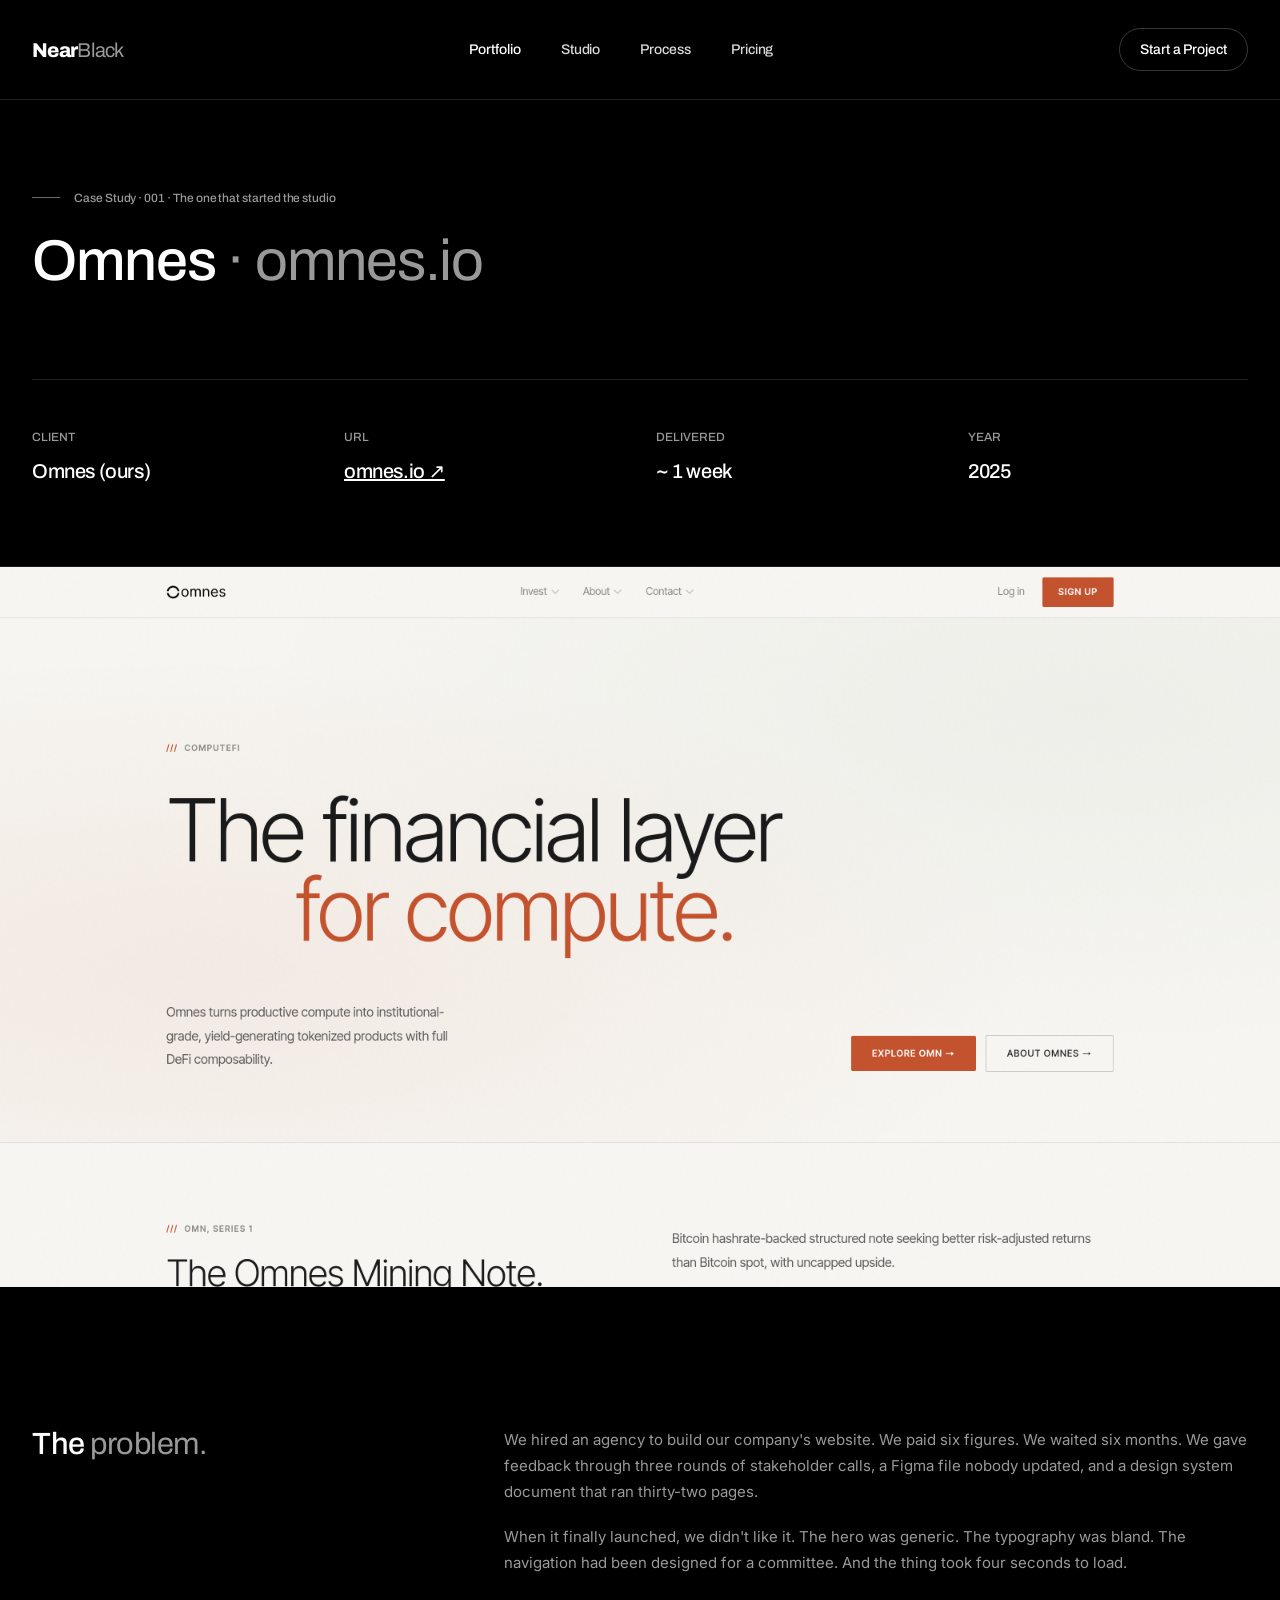
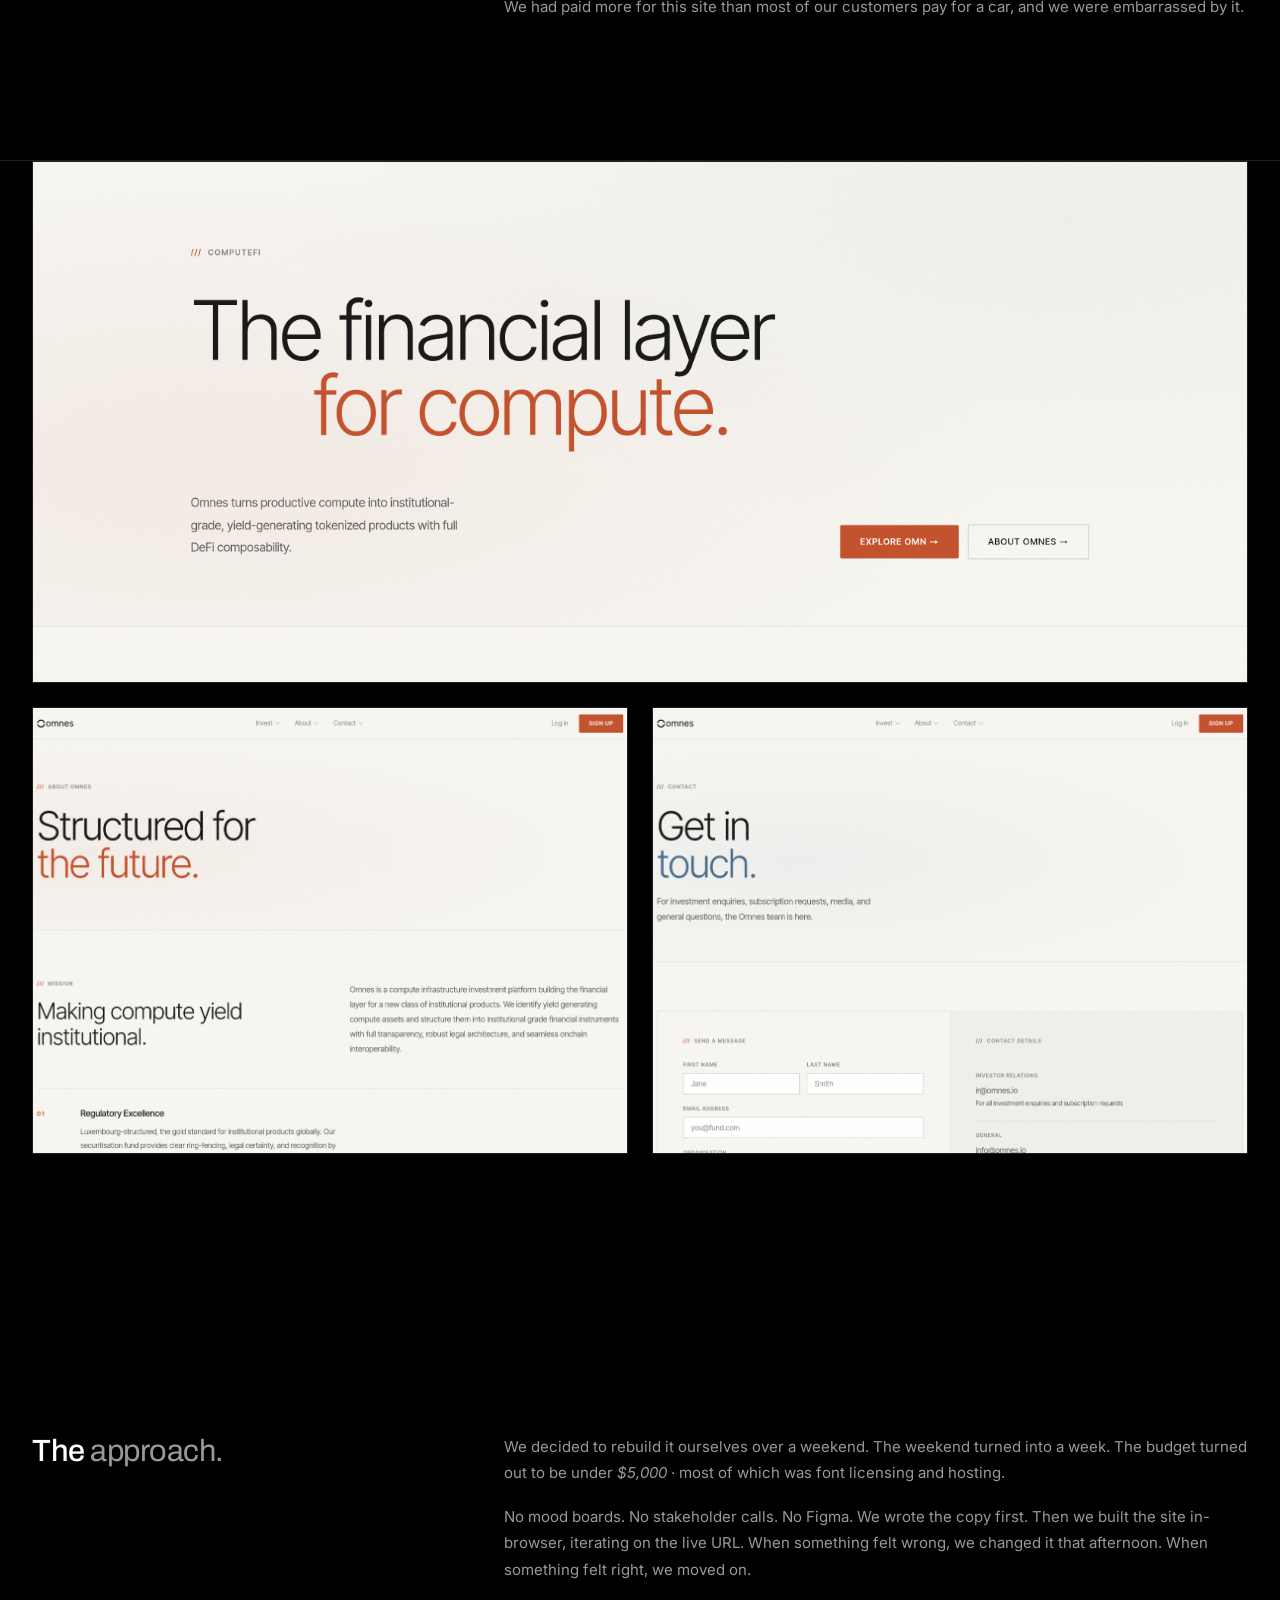
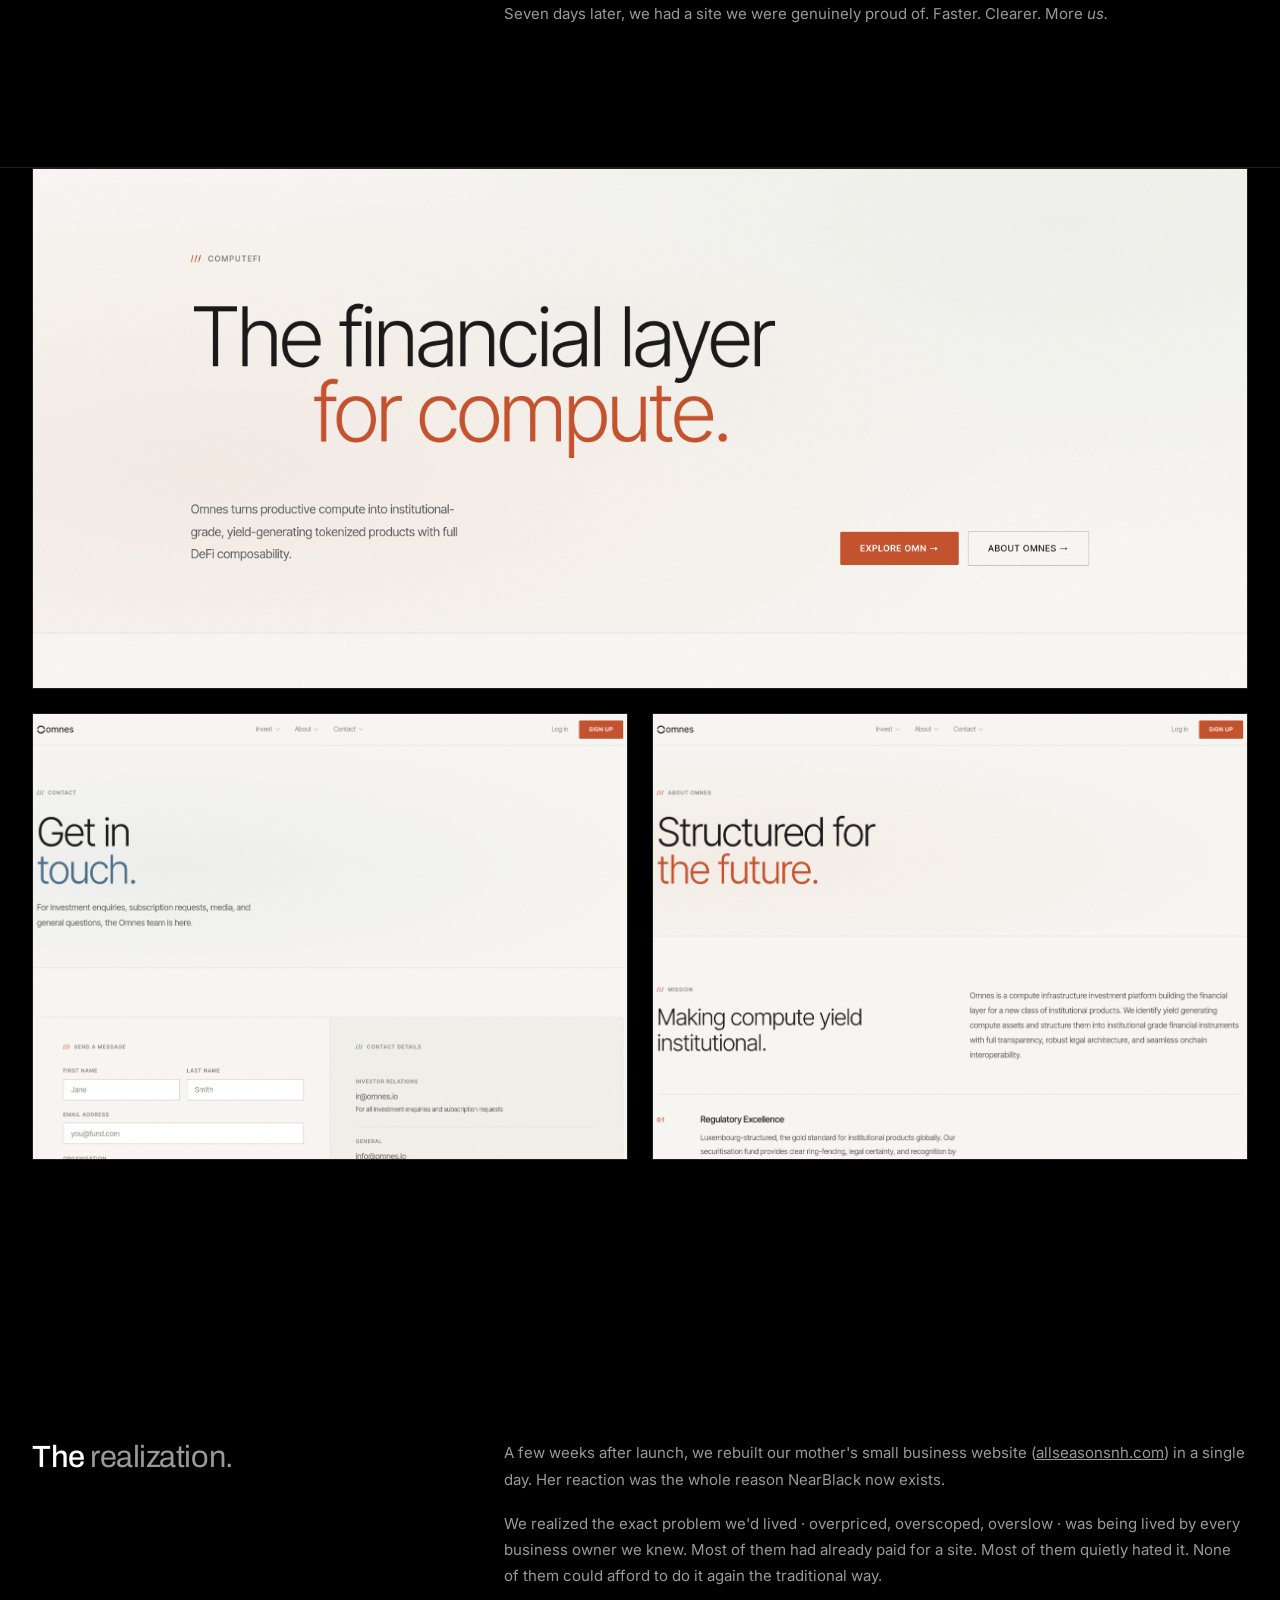
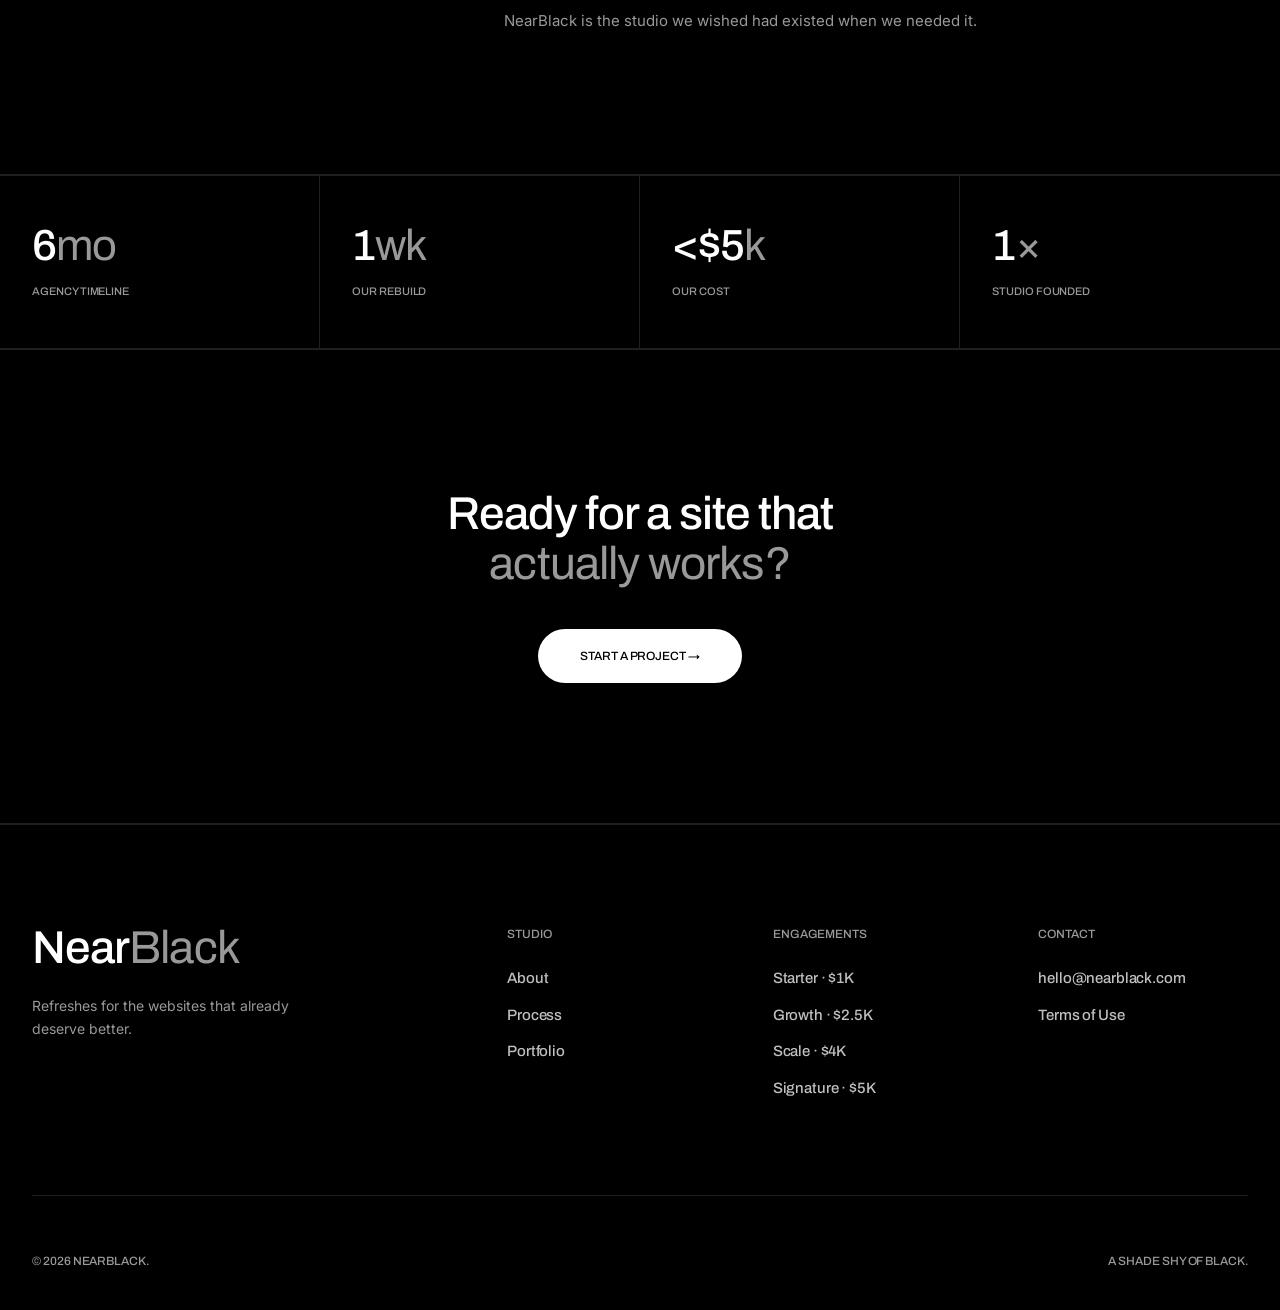
==== case-study.html @ f38de69f "Initial commit · NearBlack site 9-page static site: index, portfolio, studio, process, pricing, cont" ====
<!doctype html>
<html lang="en">
<head>
<meta charset="utf-8">
<meta name="viewport" content="width=device-width,initial-scale=1">
<link rel="icon" type="image/svg+xml" href="assets/icon.svg">
<link rel="icon" type="image/png" sizes="32x32" href="assets/icon-32.png">
<link rel="icon" type="image/png" sizes="16x16" href="assets/icon-16.png">
<link rel="apple-touch-icon" sizes="180x180" href="assets/apple-touch-icon.png">
<meta name="robots" content="index,follow,max-snippet:-1,max-image-preview:large">
<meta name="author" content="NearBlack Studio">
<meta name="theme-color" content="#0a0a0a">
<link rel="canonical" href="https://nearblack.com/case-study.html">
<meta property="og:site_name" content="NearBlack">
<meta property="og:type" content="article">
<meta property="og:url" content="https://nearblack.com/case-study.html">
<meta property="og:title" content="Omnes · The Refresh That Started the Studio · NearBlack">
<meta property="og:description" content="We paid an agency six figures and waited six months. Then rebuilt it ourselves in a week for under $5,000. The case study that started NearBlack.">
<meta property="og:image" content="https://nearblack.com/assets/og-image.png">
<meta property="og:image:width" content="1200">
<meta property="og:image:height" content="630">
<meta property="og:locale" content="en_US">
<meta name="twitter:card" content="summary_large_image">
<meta name="twitter:title" content="Omnes · The Refresh That Started the Studio · NearBlack">
<meta name="twitter:description" content="We paid an agency six figures and waited six months. Then rebuilt it ourselves in a week for under $5,000. The case study that started NearBlack.">
<meta name="twitter:image" content="https://nearblack.com/assets/og-image.png">
<title>Omnes · The Refresh That Started the Studio · NearBlack</title>
<meta name="description" content="We paid an agency six figures and waited six months. Then rebuilt it ourselves in a week for under $5,000. The case study that started NearBlack.">
<link rel="preconnect" href="https://fonts.googleapis.com">
<link rel="preconnect" href="https://fonts.gstatic.com" crossorigin>
<link href="https://fonts.googleapis.com/css2?family=Archivo:wght@400;500;600;700;800;900&family=Inter:wght@300;400;500;600&display=swap" rel="stylesheet">
<link rel="stylesheet" href="assets/style.css">
<script type="application/ld+json">
{"@context":"https://schema.org","@type":"Article","headline":"Omnes · The refresh that started the studio","author":{"@type":"Organization","name":"NearBlack"},"datePublished":"2025","image":"https://nearblack.com/assets/omnes-preview.png","mainEntityOfPage":"https://nearblack.com/case-study.html"}
</script>
</head>
<body>

<nav>
  <a href="index.html" class="brand">Near<em>Black</em></a>
  <div class="navlinks">
    <a href="portfolio.html" class="active">Portfolio</a>
    <a href="studio.html">Studio</a>
    <a href="process.html">Process</a>
    <a href="pricing.html">Pricing</a>

  </div>
  <a href="contact.html" class="cta-nav">Start a Project</a>
</nav>

<header class="cs-hero">
  <div class="eyebrow">Case Study · 001 · The one that started the studio</div>
  <h1>Omnes <em>· omnes.io</em></h1>
  <dl class="cs-meta">
    <div><dt>Client</dt><dd>Omnes (ours)</dd></div>
    <div><dt>URL</dt><dd><a href="https://omnes.io" target="_blank" rel="noopener" style="text-decoration:underline">omnes.io ↗</a></dd></div>
    <div><dt>Delivered</dt><dd>~ 1 week</dd></div>
    <div><dt>Year</dt><dd>2025</dd></div>
  </dl>
</header>

<div class="cs-hero-image">
  <img src="assets/omnes-preview.png" alt="omnes.io" loading="lazy">
</div>

<!-- BODY -->
<section class="cs-body">
  <div class="cs-body-grid">
    <div>
      <h2>The <em>problem.</em></h2>
    </div>
    <div>
      <p>We hired an agency to build our company's website. We paid six figures. We waited six months. We gave feedback through three rounds of stakeholder calls, a Figma file nobody updated, and a design system document that ran thirty-two pages.</p>
      <p>When it finally launched, we didn't like it. The hero was generic. The typography was bland. The navigation had been designed for a committee. And the thing took four seconds to load.</p>
      <p>We had paid more for this site than most of our customers pay for a car, and we were embarrassed by it.</p>
    </div>
  </div>
</section>

<div class="cs-gallery">
  <img src="assets/omnes-preview.png" alt="omnes.io homepage" loading="lazy">
  <img src="assets/omnes-about.png" alt="omnes.io about page" loading="lazy">
  <img src="assets/omnes-contact.png" alt="omnes.io contact page" loading="lazy">
</div>

<section class="cs-body">
  <div class="cs-body-grid">
    <div>
      <h2>The <em>approach.</em></h2>
    </div>
    <div>
      <p>We decided to rebuild it ourselves over a weekend. The weekend turned into a week. The budget turned out to be under <em>$5,000</em> · most of which was font licensing and hosting.</p>
      <p>No mood boards. No stakeholder calls. No Figma. We wrote the copy first. Then we built the site in-browser, iterating on the live URL. When something felt wrong, we changed it that afternoon. When something felt right, we moved on.</p>
      <p>Seven days later, we had a site we were genuinely proud of. Faster. Clearer. More <em>us.</em></p>
    </div>
  </div>
</section>

<div class="cs-gallery">
  <img src="assets/omnes-preview.png" alt="omnes.io hero detail" loading="lazy">
  <img src="assets/omnes-contact.png" alt="omnes.io contact detail" loading="lazy">
  <img src="assets/omnes-about.png" alt="omnes.io about detail" loading="lazy">
</div>

<section class="cs-body">
  <div class="cs-body-grid">
    <div>
      <h2>The <em>realization.</em></h2>
    </div>
    <div>
      <p>A few weeks after launch, we rebuilt our mother's small business website (<a href="https://allseasonsnh.com" target="_blank" rel="noopener" style="text-decoration:underline">allseasonsnh.com</a>) in a single day. Her reaction was the whole reason NearBlack now exists.</p>
      <p>We realized the exact problem we'd lived · overpriced, overscoped, overslow · was being lived by every business owner we knew. Most of them had already paid for a site. Most of them quietly hated it. None of them could afford to do it again the traditional way.</p>
      <p>NearBlack is the studio we wished had existed when we needed it.</p>
    </div>
  </div>
</section>

<!-- STATS -->
<section style="padding:0">
  <div class="wrap">
    <div class="stats">
      <div class="stat"><div class="stat-num">6<em>mo</em></div><div class="stat-label">Agency Timeline</div></div>
      <div class="stat"><div class="stat-num">1<em>wk</em></div><div class="stat-label">Our Rebuild</div></div>
      <div class="stat"><div class="stat-num">&lt;$5<em>k</em></div><div class="stat-label">Our Cost</div></div>
      <div class="stat"><div class="stat-num">1<em>×</em></div><div class="stat-label">Studio Founded</div></div>
    </div>
  </div>
</section>

<section class="final">
  <h2 class="final-title">Ready for a site that<br><em>actually works?</em></h2>
  <a href="contact.html" class="cta-btn">Start a Project →</a>
</section>

<footer>
  <div><div class="foot-brand">Near<em>Black</em></div><p class="foot-tag">Refreshes for the websites that already deserve better.</p></div>
  <div><h4>Studio</h4><ul><li><a href="studio.html">About</a></li><li><a href="process.html">Process</a></li><li><a href="portfolio.html">Portfolio</a></li></ul></div>
  <div><h4>Engagements</h4><ul><li><a href="pricing.html">Starter · $1K</a></li><li><a href="pricing.html">Growth · $2.5K</a></li><li><a href="pricing.html">Scale · $4K</a></li><li><a href="pricing.html">Signature · $5K</a></li></ul></div><div><h4>Contact</h4><ul><li><a href="mailto:hello@nearblack.com">hello@nearblack.com</a></li><li><a href="terms.html">Terms of Use</a></li></ul></div>
  <div class="foot-bottom"><div>© 2026 NearBlack.</div><div>A shade shy of black.</div></div>
</footer>

</body>
</html>
---- assets/style.css ----
/* —————————————————— NEARBLACK · KOTO.COM STYLE —————————————————— */
:root{
  --bg:#000000;
  --bg-2:#0a0a0a;
  --fg:#ffffff;
  --mute:#6a6a6a;
  --mute-2:#999999;
  --line:rgba(255,255,255,.12);
  --line-strong:rgba(255,255,255,.22);
  --display:'Archivo',ui-sans-serif,system-ui,sans-serif;
  --sans:'Inter',ui-sans-serif,system-ui,sans-serif;
}
*{box-sizing:border-box;margin:0;padding:0}
html{scroll-behavior:smooth}
body{background:var(--bg);color:var(--fg);font-family:var(--sans);-webkit-font-smoothing:antialiased;font-weight:400;line-height:1.5;overflow-x:hidden}
a{color:inherit;text-decoration:none}
img{display:block;max-width:100%;height:auto}
button{font-family:inherit;cursor:pointer;border:none;background:none;color:inherit}
::selection{background:var(--fg);color:var(--bg)}

/* —————————————————— NAV —————————————————— */
nav{position:fixed;top:0;left:0;right:0;z-index:100;padding:28px 32px;display:flex;justify-content:space-between;align-items:center;background:var(--bg);border-bottom:1px solid var(--line)}
.brand{font-family:var(--display);font-size:20px;font-weight:800;letter-spacing:-.035em;color:var(--fg)}
.brand em{font-style:normal;font-weight:400;color:var(--mute-2)}
.navlinks{display:flex;gap:40px;font-family:var(--display);font-size:14px;font-weight:500;letter-spacing:-.005em}
.navlinks a{color:var(--fg);opacity:.85;transition:opacity .2s}
.navlinks a:hover,.navlinks a.active{opacity:1}
.cta-nav{font-family:var(--display);font-weight:500;font-size:14px;letter-spacing:-.005em;color:var(--fg);border:1px solid var(--line-strong);padding:10px 20px;border-radius:999px;transition:all .2s}
.cta-nav:hover{background:var(--fg);color:var(--bg);border-color:var(--fg)}

/* —————————————————— TYPOGRAPHY —————————————————— */
.display{font-family:var(--display);font-weight:500;line-height:1.02;letter-spacing:-.025em;color:var(--fg)}
.display em,.display i{font-style:normal;font-weight:400;color:var(--mute-2)}
.eyebrow{font-family:var(--display);font-size:12px;font-weight:500;letter-spacing:-.005em;color:var(--mute-2);display:inline-flex;align-items:center;gap:14px}
.eyebrow::before{content:"";width:28px;height:1px;background:var(--mute)}

/* —————————————————— HERO (KOTO-STYLE: SMALL, BOTTOM-LEFT) —————————————————— */
.hero{min-height:100vh;padding:120px 32px 48px;display:flex;flex-direction:column;justify-content:flex-end;position:relative;background:var(--bg)}

/* hero with video — video on top, content below */
.hero-video{padding:88px 0 0;justify-content:flex-start;min-height:auto}
.hero-bg{width:100%;height:62vh;object-fit:cover;object-position:center;display:block;background:var(--bg)}
.hero-video .hero-content{padding:48px 32px 16px;display:flex;flex-direction:column;justify-content:flex-end;flex:1}
.hero-video .hero-content .eyebrow{margin-bottom:20px}
.hero-video .hero-content h1{font-family:var(--display);font-weight:500;font-size:clamp(28px,2.6vw,44px);line-height:1.1;letter-spacing:-.018em;max-width:30ch;margin-top:0;color:var(--fg)}
.hero-video .hero-content h1 em,.hero-video .hero-content h1 i{font-style:normal;font-weight:400;color:var(--mute-2)}
.hero .eyebrow{margin-bottom:20px}
.hero h1{font-family:var(--display);font-weight:500;font-size:clamp(28px,2.6vw,44px);line-height:1.1;letter-spacing:-.018em;max-width:30ch;margin-top:0}
.hero h1 em,.hero h1 i{font-style:normal;font-weight:400;color:var(--mute-2)}
.hero-bottom{display:flex;justify-content:space-between;align-items:flex-end;gap:40px;margin-top:48px;padding-top:32px;border-top:1px solid var(--line)}
.hero-bottom p{max-width:46ch;font-size:14px;line-height:1.55;color:var(--mute-2)}
.hero-bottom p strong{font-weight:500;color:var(--fg)}
.hero-meta{display:flex;gap:56px;font-family:var(--display);font-size:11px;font-weight:500;color:var(--mute-2);letter-spacing:-.005em;text-transform:uppercase}
.hero-meta div strong{display:block;font-family:var(--display);font-weight:500;color:var(--fg);font-size:22px;letter-spacing:-.022em;margin-bottom:4px;text-transform:none}

/* smaller page sub-heros */
.hero-sm{min-height:56vh;padding:180px 32px 80px;position:relative;display:flex;flex-direction:column;justify-content:flex-end;border-bottom:1px solid var(--line);background:var(--bg)}
.hero-sm .eyebrow{margin-bottom:20px}
.hero-sm h1{font-family:var(--display);font-weight:500;font-size:clamp(32px,3.6vw,64px);line-height:1.02;letter-spacing:-.022em;max-width:22ch;color:var(--fg)}
.hero-sm h1 em,.hero-sm h1 i{font-style:normal;font-weight:400;color:var(--mute-2)}
.hero-sm .lede{margin-top:36px;max-width:60ch;font-size:15px;line-height:1.65;color:var(--mute-2)}

/* —————————————————— MARQUEE —————————————————— */
.marquee{overflow:hidden;padding:24px 0;background:var(--bg);border-top:1px solid var(--line);border-bottom:1px solid var(--line)}
.marquee-inner{display:flex;gap:32px;white-space:nowrap;animation:scroll 44s linear infinite;font-family:var(--display);font-size:clamp(20px,2.2vw,36px);font-weight:500;letter-spacing:-.02em;width:max-content;line-height:1;color:var(--fg)}
.marquee-inner span{display:inline-flex;align-items:center;gap:48px}
.marquee-inner i{font-style:normal;font-weight:300;color:var(--mute-2)}
@keyframes scroll{from{transform:translateX(0)}to{transform:translateX(-50%)}}

/* —————————————————— SECTIONS —————————————————— */
section{padding:140px 32px;border-bottom:1px solid var(--line);position:relative;background:var(--bg)}
.wrap{max-width:1440px;margin:0 auto}
.wrap-sm{max-width:1120px;margin:0 auto}
.section-label{margin-bottom:32px}
.section-title{font-family:var(--display);font-weight:500;font-size:clamp(22px,2.2vw,36px);line-height:1.2;letter-spacing:-.015em;max-width:72ch;margin-bottom:56px;color:var(--fg)}
.section-title em,.section-title i{font-style:normal;font-weight:400;color:var(--mute-2)}

/* —————————————————— MANIFESTO GRID —————————————————— */
.manifesto-grid{display:grid;grid-template-columns:1fr 1fr;gap:48px 100px;margin-top:32px}
.manifesto-grid p{font-family:var(--display);font-size:clamp(18px,1.6vw,26px);font-weight:500;line-height:1.35;letter-spacing:-.012em;color:var(--fg)}
.manifesto-grid p em{font-style:normal;font-weight:400;color:var(--mute-2)}

/* —————————————————— WORK GRID (KOTO-STYLE) —————————————————— */
.work-grid{display:grid;grid-template-columns:repeat(12,1fr);gap:32px 24px;margin-top:40px}
.project{grid-column:span 6;display:block;cursor:pointer;position:relative}
.project.wide{grid-column:span 12}
.project.third{grid-column:span 4}
.project.tall{grid-column:span 6}
.project-tile,.project-img{position:relative;overflow:hidden;aspect-ratio:4/3;background:var(--bg-2);border:1px solid var(--line)}
.project.wide .project-tile,.project.wide .project-img{aspect-ratio:21/9}
.project.tall .project-tile,.project.tall .project-img{aspect-ratio:3/4}
.project-tile img,.project-img img{width:100%;height:100%;object-fit:cover;transition:transform .8s cubic-bezier(.2,.8,.2,1),filter .5s}
.project:hover .project-tile img,.project:hover .project-img img{transform:scale(1.04)}
.project-meta{display:grid;grid-template-columns:1fr 2fr;gap:48px;margin-top:20px;align-items:flex-start}
.project-meta>div:first-child{display:flex;flex-direction:column;gap:6px}
.project-name{font-family:var(--display);font-weight:500;font-size:14px;line-height:1.3;letter-spacing:-.005em;color:var(--fg)}
.project-name em,.project-name i{font-style:normal;font-weight:400;color:var(--mute-2)}
.project-desc{font-size:13px;color:var(--mute-2);line-height:1.55;max-width:52ch;margin-top:0}
.project-tag{font-family:var(--display);font-weight:500;font-size:11px;letter-spacing:-.005em;color:var(--mute-2);text-transform:uppercase;white-space:nowrap;margin-top:2px}
.project-info{flex:1}

/* —————————————————— STATEMENT —————————————————— */
.statement{padding:200px 32px;border-bottom:1px solid var(--line)}
.statement-title{font-family:var(--display);font-weight:500;font-size:clamp(64px,10vw,200px);line-height:.92;letter-spacing:-.04em;max-width:24ch;margin:0 auto;color:var(--fg)}
.statement-title em{font-style:normal;font-weight:300;color:var(--mute-2)}

/* —————————————————— PRICING TIERS —————————————————— */
.tier{display:grid;grid-template-columns:60px 1fr 1.5fr 220px;gap:40px;padding:48px 0;border-top:1px solid var(--line);align-items:flex-start;transition:padding .3s}
.tier:last-child{border-bottom:1px solid var(--line)}
.tier:hover{padding-left:24px}
.tier-num{font-family:var(--display);font-size:13px;font-weight:500;color:var(--mute-2);letter-spacing:-.005em}
.tier-name{font-family:var(--display);font-size:clamp(28px,3vw,48px);font-weight:500;line-height:1.02;letter-spacing:-.02em;color:var(--fg)}
.tier-name em{font-style:normal;font-weight:400;color:var(--mute-2)}
.tier-desc{font-size:14px;line-height:1.7;max-width:42ch;color:var(--mute-2)}
.tier-desc b{display:block;margin-bottom:14px;font-family:var(--display);font-weight:500;font-size:13px;color:var(--fg);letter-spacing:-.005em;text-transform:uppercase}
.tier-desc ul{margin-top:14px;list-style:none;display:flex;flex-direction:column;gap:6px}
.tier-desc ul li{color:var(--mute-2)}
.tier-desc ul li::before{content:"— ";color:var(--fg)}
.tier-meta{text-align:right}
.tier-price{font-family:var(--display);font-size:clamp(32px,3.2vw,52px);font-weight:500;letter-spacing:-.022em;line-height:1;color:var(--fg)}
.tier-delivery{font-family:var(--display);font-weight:500;font-size:11px;color:var(--mute-2);text-transform:uppercase;letter-spacing:-.005em;margin-top:14px}

/* —————————————————— PROCESS STEPS —————————————————— */
.steps{display:grid;grid-template-columns:repeat(4,1fr);gap:40px;margin-top:40px}
.step{border-top:1px solid var(--line);padding-top:32px}
.step-num{font-family:var(--display);font-size:13px;font-weight:500;color:var(--mute-2);margin-bottom:32px;letter-spacing:-.005em}
.step h3{font-family:var(--display);font-size:clamp(20px,1.7vw,28px);font-weight:500;line-height:1.1;letter-spacing:-.015em;margin-bottom:18px;color:var(--fg)}
.step h3 em{font-style:normal;font-weight:400;color:var(--mute-2)}
.step p{font-size:14px;line-height:1.65;color:var(--mute-2)}

/* —————————————————— ADD-ONS —————————————————— */
.addon-grid{display:grid;grid-template-columns:repeat(3,1fr);gap:1px;background:var(--line);border:1px solid var(--line);margin-top:40px}
.addon{background:var(--bg);padding:48px 36px;display:flex;flex-direction:column;gap:14px;min-height:220px;justify-content:space-between;transition:background .3s}
.addon:hover{background:var(--bg-2)}
.addon-name{font-family:var(--display);font-size:18px;font-weight:500;letter-spacing:-.015em;line-height:1.1;color:var(--fg)}
.addon-desc{font-size:13px;line-height:1.6;color:var(--mute-2)}
.addon-price{font-family:var(--display);font-size:16px;font-weight:500;letter-spacing:-.015em;margin-top:auto;color:var(--fg)}

/* —————————————————— QUOTE —————————————————— */
.quote{padding:140px 32px;text-align:center;border-bottom:1px solid var(--line);background:var(--bg)}
.quote blockquote{font-family:var(--display);font-weight:500;font-size:clamp(28px,3vw,44px);line-height:1.15;letter-spacing:-.018em;max-width:36ch;margin:0 auto;color:var(--fg)}
.quote blockquote em{font-style:normal;font-weight:400;color:var(--mute-2)}
.quote cite{display:block;margin-top:40px;font-family:var(--display);font-size:12px;font-weight:500;letter-spacing:-.005em;text-transform:uppercase;color:var(--mute-2);font-style:normal}

/* —————————————————— STATS —————————————————— */
.stats{display:grid;grid-template-columns:repeat(4,1fr);border-top:1px solid var(--line);border-bottom:1px solid var(--line)}
.stat{padding:48px 32px;border-right:1px solid var(--line)}
.stat:last-child{border-right:none}
.stat-num{font-family:var(--display);font-size:clamp(32px,3.4vw,52px);font-weight:500;line-height:1;letter-spacing:-.022em;color:var(--fg)}
.stat-num em{font-style:normal;font-weight:400;color:var(--mute-2)}
.stat-label{font-family:var(--display);font-size:11px;font-weight:500;letter-spacing:-.005em;text-transform:uppercase;color:var(--mute-2);margin-top:16px}

/* —————————————————— CASE STUDY —————————————————— */
.cs-hero{padding:180px 32px 80px;border-bottom:1px solid var(--line)}
.cs-hero h1{font-family:var(--display);font-weight:500;font-size:clamp(36px,4.5vw,72px);line-height:1.05;letter-spacing:-.022em;margin-top:24px;color:var(--fg);overflow-wrap:anywhere;word-break:break-word}
.cs-hero h1 em{font-style:normal;font-weight:400;color:var(--mute-2)}
.cs-hero h1 em.h1-sub{display:inline-block}
.cs-meta{display:grid;grid-template-columns:repeat(4,1fr);gap:32px;margin-top:88px;padding-top:48px;border-top:1px solid var(--line)}
.cs-meta div{display:flex;flex-direction:column;gap:10px}
.cs-meta dt{font-family:var(--display);font-size:12px;font-weight:500;letter-spacing:-.005em;text-transform:uppercase;color:var(--mute-2)}
.cs-meta dd{font-family:var(--display);font-size:20px;font-weight:500;letter-spacing:-.02em;color:var(--fg)}
.cs-hero-image{aspect-ratio:16/9;overflow:hidden}
.cs-hero-image img{width:100%;height:100%;object-fit:cover}
.cs-body{padding:140px 32px;border-bottom:1px solid var(--line)}
.cs-body-grid{display:grid;grid-template-columns:1fr 2fr;gap:100px;max-width:1320px;margin:0 auto}
.cs-body h2{font-family:var(--display);font-weight:500;font-size:clamp(24px,2.4vw,36px);letter-spacing:-.015em;line-height:1.1;color:var(--fg)}
.cs-body h2 em{font-style:normal;font-weight:400;color:var(--mute-2)}
.cs-body p{font-size:15px;line-height:1.75;margin-bottom:18px;color:var(--mute-2)}
.cs-body p:last-child{margin-bottom:0}
.cs-gallery{display:grid;grid-template-columns:1fr 1fr;gap:24px;padding:0 32px 140px;max-width:1600px;margin:0 auto;background:var(--bg)}
.cs-gallery img{width:100%;aspect-ratio:4/3;object-fit:cover;border:1px solid var(--line)}
.cs-gallery img:first-child{grid-column:span 2;aspect-ratio:21/9}

/* —————————————————— FEATURE IMAGE —————————————————— */
.feature-image{aspect-ratio:21/8;overflow:hidden;background:var(--bg-2)}
.feature-image img{width:100%;height:100%;object-fit:cover}

/* —————————————————— SPLIT —————————————————— */
.split{display:grid;grid-template-columns:1fr 1fr;gap:96px;align-items:center}
.split-img{aspect-ratio:4/5;overflow:hidden;background:var(--bg-2);border:1px solid var(--line)}
.split-img img{width:100%;height:100%;object-fit:cover}
.split h2{font-family:var(--display);font-weight:500;font-size:clamp(28px,3vw,44px);line-height:1.05;letter-spacing:-.018em;color:var(--fg)}
.split h2 em{font-style:normal;font-weight:400;color:var(--mute-2)}
.split p{font-size:15px;line-height:1.7;margin-top:24px;max-width:46ch;color:var(--mute-2)}

/* —————————————————— JOURNAL —————————————————— */
.journal-list{margin-top:40px}
.journal-entry{display:grid;grid-template-columns:140px 1fr 1fr 180px;gap:40px;padding:56px 0;border-top:1px solid var(--line);align-items:flex-start;transition:padding .3s}
.journal-entry:last-child{border-bottom:1px solid var(--line)}
.journal-entry:hover{padding-left:24px}
.journal-date{font-family:var(--display);font-size:13px;font-weight:500;color:var(--mute-2);letter-spacing:-.005em;text-transform:uppercase}
.journal-title{font-family:var(--display);font-size:clamp(18px,1.5vw,24px);font-weight:500;line-height:1.25;letter-spacing:-.01em;color:var(--fg)}
.journal-title em{font-style:normal;font-weight:400;color:var(--mute-2)}
.journal-excerpt{font-size:15px;line-height:1.7;max-width:48ch;color:var(--mute-2)}
.journal-cat{font-family:var(--display);font-size:12px;font-weight:500;letter-spacing:-.005em;text-transform:uppercase;color:var(--mute-2);text-align:right}

/* —————————————————— CONTACT —————————————————— */
.contact-grid{display:grid;grid-template-columns:1fr 1fr;gap:120px;max-width:1320px;margin:0 auto}
.contact-info h2{font-family:var(--display);font-weight:500;font-size:clamp(32px,3.4vw,52px);line-height:1.02;letter-spacing:-.022em;color:var(--fg)}
.contact-info h2 em{font-style:normal;font-weight:400;color:var(--mute-2)}
.contact-info p{font-family:var(--sans);font-size:18px;line-height:1.6;margin-top:40px;max-width:38ch;color:var(--mute-2)}
.contact-info .details{margin-top:64px;display:flex;flex-direction:column;gap:32px}
.contact-info .details a{font-family:var(--display);font-size:20px;font-weight:500;letter-spacing:-.015em;transition:opacity .2s;color:var(--fg);display:inline-block}
.contact-info .details a:hover{opacity:.7}
.contact-info .details .label{font-family:var(--display);font-size:12px;font-weight:500;letter-spacing:-.005em;text-transform:uppercase;color:var(--mute-2);margin-bottom:10px}
.form-field{display:flex;flex-direction:column;gap:14px;padding-bottom:32px;margin-bottom:32px;border-bottom:1px solid var(--line)}
.form-field label{font-family:var(--display);font-size:12px;font-weight:500;letter-spacing:-.005em;text-transform:uppercase;color:var(--mute-2)}
.form-field input,.form-field select,.form-field textarea{background:transparent;border:none;outline:none;color:var(--fg);font-family:var(--display);font-size:18px;font-weight:500;letter-spacing:-.012em;padding:0;resize:none;width:100%}
.form-field textarea{min-height:80px;line-height:1.5;font-size:16px}
.form-field input::placeholder,.form-field textarea::placeholder{color:var(--mute);font-weight:400}
.form-submit{display:inline-block;margin-top:24px;padding:22px 48px;background:var(--fg);color:var(--bg);font-family:var(--display);font-size:13px;font-weight:500;letter-spacing:-.005em;text-transform:uppercase;border-radius:999px;transition:opacity .2s}
.form-submit:hover{opacity:.85}

/* —————————————————— FINAL CTA —————————————————— */
.final{padding:140px 32px;text-align:center;background:var(--bg);border-bottom:1px solid var(--line)}
.final-title{font-family:var(--display);font-weight:500;font-size:clamp(32px,3.6vw,56px);line-height:1.08;letter-spacing:-.02em;margin-bottom:40px;color:var(--fg);max-width:24ch;margin-left:auto;margin-right:auto}
.final-title em{font-style:normal;font-weight:400;color:var(--mute-2)}
.cta-btn{display:inline-block;padding:18px 42px;background:var(--fg);color:var(--bg);font-family:var(--display);font-size:12px;font-weight:500;letter-spacing:-.005em;text-transform:uppercase;border-radius:999px;transition:opacity .2s,transform .2s}
.cta-btn:hover{opacity:.85;transform:translateY(-2px)}

/* —————————————————— FOOTER —————————————————— */
footer{padding:100px 32px 40px;display:grid;grid-template-columns:2fr 1fr 1fr 1fr;gap:56px;background:var(--bg);border-top:1px solid var(--line)}
footer h4{font-family:var(--display);font-size:12px;font-weight:500;letter-spacing:-.005em;text-transform:uppercase;color:var(--mute-2);margin-bottom:24px}
footer ul{list-style:none;display:flex;flex-direction:column;gap:14px;font-family:var(--display);font-size:15px;font-weight:500;letter-spacing:-.01em}
footer ul a{color:var(--fg);opacity:.75;transition:opacity .2s}
footer ul a:hover{opacity:1}
.foot-brand{font-family:var(--display);font-size:clamp(32px,3.6vw,52px);font-weight:500;letter-spacing:-.02em;line-height:1;color:var(--fg)}
.foot-brand em{font-style:normal;font-weight:400;color:var(--mute-2)}
.foot-tag{font-size:14px;margin-top:24px;max-width:34ch;line-height:1.6;color:var(--mute-2)}
.foot-bottom{grid-column:1/-1;display:flex;justify-content:space-between;padding-top:56px;margin-top:40px;border-top:1px solid var(--line);font-family:var(--display);font-size:12px;font-weight:500;color:var(--mute-2);letter-spacing:-.005em;text-transform:uppercase}

/* —————————————————— WALKTHROUGH / BEFORE / AFTER —————————————————— */
.ba{padding:140px 32px;background:var(--bg);border-bottom:1px solid var(--line)}
.ba-wrap{max-width:1760px;margin:0 auto}
.ba-label{font-family:var(--display);font-size:12px;font-weight:500;letter-spacing:-.005em;text-transform:uppercase;color:var(--mute-2);margin-bottom:20px;text-align:center}
.ba-title{font-family:var(--display);font-weight:500;font-size:clamp(32px,3.6vw,56px);line-height:1.06;letter-spacing:-.022em;color:var(--fg);text-align:center;max-width:24ch;margin:0 auto 72px}
.ba-title em{font-style:normal;font-weight:400;color:var(--mute-2)}

/* Walkthrough gallery — the beautiful parts */
.walk{display:grid;grid-template-columns:1fr;gap:80px;margin-bottom:120px}
.walk-row{display:grid;grid-template-columns:1fr 2fr;gap:64px;align-items:center}
.walk-row.flip{grid-template-columns:2fr 1fr}
.walk-row.flip .walk-copy{order:2}
.walk-row.flip .walk-img{order:1}
.walk-copy .ba-tag{margin-bottom:18px}
.walk-copy h3{font-family:var(--display);font-weight:500;font-size:clamp(24px,2.2vw,36px);letter-spacing:-.018em;line-height:1.1;color:var(--fg);margin-bottom:20px}
.walk-copy h3 em{font-style:normal;font-weight:400;color:var(--mute-2)}
.walk-copy p{font-family:var(--body);font-size:15px;line-height:1.75;color:var(--mute-2);max-width:44ch}
.walk-img{aspect-ratio:16/10;overflow:hidden;border:1px solid var(--line);background:#111}
.walk-img img{width:100%;height:100%;object-fit:cover;object-position:top center;display:block}

/* Before / after pair */
.ba-grid{display:grid;grid-template-columns:1fr 1fr;gap:32px}
.ba-card{display:flex;flex-direction:column;gap:20px}
.ba-tag{display:inline-flex;align-items:center;gap:10px;font-family:var(--display);font-size:11px;font-weight:500;letter-spacing:-.005em;text-transform:uppercase;color:var(--mute-2)}
.ba-tag .dot{width:8px;height:8px;border-radius:999px;background:var(--mute-2)}
.ba-card.after .ba-tag .dot{background:var(--fg)}
.ba-card.after .ba-tag{color:var(--fg)}
.ba-img{aspect-ratio:16/11;overflow:hidden;border:1px solid var(--line);background:#111}
.ba-img img{width:100%;height:100%;object-fit:cover;object-position:top center;display:block}
.ba-caption{font-family:var(--body);font-size:14px;line-height:1.65;color:var(--mute-2);max-width:48ch}
.ba-caption strong{color:var(--fg);font-weight:500}

/* —————————————————— LEGAL / PROSE —————————————————— */
.legal{padding:120px 32px 160px;background:var(--bg)}
.legal-wrap{max-width:780px;margin:0 auto}
.legal-meta{display:flex;justify-content:space-between;padding-bottom:40px;margin-bottom:64px;border-bottom:1px solid var(--line);font-family:var(--display);font-size:12px;font-weight:500;letter-spacing:-.005em;text-transform:uppercase;color:var(--mute-2)}
.legal h2{font-family:var(--display);font-weight:500;font-size:clamp(22px,2.2vw,30px);line-height:1.15;letter-spacing:-.015em;color:var(--fg);margin-top:72px;margin-bottom:24px}
.legal h2:first-of-type{margin-top:0}
.legal h2 em{font-style:normal;font-weight:400;color:var(--mute-2)}
.legal h2 .num{display:block;font-family:var(--display);font-size:12px;font-weight:500;letter-spacing:-.005em;text-transform:uppercase;color:var(--mute-2);margin-bottom:14px}
.legal p{font-family:var(--body);font-size:16px;line-height:1.75;color:var(--mute-2);margin-bottom:20px;max-width:68ch}
.legal p strong{color:var(--fg);font-weight:500}
.legal p em{color:var(--fg);font-style:italic}
.legal ul{list-style:none;padding:0;margin:0 0 24px}
.legal ul li{position:relative;padding-left:24px;margin-bottom:12px;font-family:var(--body);font-size:16px;line-height:1.7;color:var(--mute-2)}
.legal ul li:before{content:"·";position:absolute;left:8px;color:var(--mute-2)}
.legal a{color:var(--fg);text-decoration:underline;text-decoration-thickness:1px;text-underline-offset:3px}
.legal a:hover{opacity:.7}

/* —————————————————— EMAIL MOCKUP (process step 1) —————————————————— */
.email-mock{aspect-ratio:4/5;overflow:hidden;border:1px solid var(--line);background:linear-gradient(145deg,#1a1a1a 0%,#0a0a0a 60%,#000 100%);position:relative;padding:48px 40px;display:flex;flex-direction:column;justify-content:center;gap:24px}
.email-mock::before{content:"";position:absolute;inset:0;background:radial-gradient(circle at 20% 10%,rgba(255,255,255,.04),transparent 40%),radial-gradient(circle at 85% 90%,rgba(255,255,255,.025),transparent 45%);pointer-events:none}
.em-card{background:#f6f3ec;color:#111;border-radius:10px;padding:22px 24px;font-family:var(--sans);position:relative;z-index:1;box-shadow:0 24px 60px rgba(0,0,0,.45),0 2px 0 rgba(255,255,255,.02)}
.em-card.primary{margin-right:28px}
.em-card.reply{margin-left:56px;margin-top:-8px;background:#ececec;padding:18px 22px}
.em-head{display:flex;align-items:center;gap:12px;padding-bottom:14px;margin-bottom:14px;border-bottom:1px solid rgba(0,0,0,.08)}
.em-avatar{width:30px;height:30px;border-radius:8px;background:#111;color:#f6f3ec;display:flex;align-items:center;justify-content:center;font-family:var(--display);font-weight:600;font-size:13px;flex-shrink:0}
.em-headtext{display:flex;flex-direction:column;gap:2px;min-width:0}
.em-title{font-family:var(--display);font-size:13px;font-weight:600;letter-spacing:-.005em;color:#111}
.em-sub{font-size:11px;color:#777;letter-spacing:-.005em}
.em-row{display:flex;flex-direction:column;gap:4px;margin-bottom:10px}
.em-row:last-child{margin-bottom:0}
.em-label{font-family:var(--display);font-size:10px;font-weight:500;letter-spacing:.04em;text-transform:uppercase;color:#999}
.em-value{font-family:var(--sans);font-size:13px;line-height:1.45;color:#222}
.em-value.muted{color:#555}
.em-chip{display:inline-flex;align-items:center;gap:6px;background:#111;color:#f6f3ec;padding:3px 9px;border-radius:4px;font-family:var(--display);font-size:10px;font-weight:500;letter-spacing:.01em;margin-right:4px}
.em-chip .dot{width:5px;height:5px;border-radius:999px;background:#f6f3ec}
.em-arrow{position:absolute;left:50%;top:50%;width:2px;height:28px;background:linear-gradient(to bottom,rgba(255,255,255,.2),rgba(255,255,255,0));transform:translate(-50%,-50%)}
.em-reply-head{display:flex;align-items:center;gap:10px;margin-bottom:8px}
.em-reply-dot{width:8px;height:8px;border-radius:999px;background:#0a0a0a}

/* —————————————————— REVIEW MOCK (process step 3) —————————————————— */
.review-mock{aspect-ratio:4/5;overflow:hidden;border:1px solid var(--line);background:linear-gradient(145deg,#1a1a1a 0%,#0a0a0a 60%,#000 100%);position:relative;padding:48px 40px;display:flex;flex-direction:column;justify-content:center;gap:20px}
.review-mock::before{content:"";position:absolute;inset:0;background:radial-gradient(circle at 80% 10%,rgba(255,255,255,.04),transparent 40%),radial-gradient(circle at 15% 95%,rgba(255,255,255,.025),transparent 45%);pointer-events:none}
.rv-card{background:#f6f3ec;color:#111;border-radius:10px;padding:22px 24px;font-family:var(--sans);position:relative;z-index:1;box-shadow:0 24px 60px rgba(0,0,0,.45)}
.rv-card.primary{margin-left:20px}
.rv-head{display:flex;align-items:center;justify-content:space-between;padding-bottom:14px;margin-bottom:10px;border-bottom:1px solid rgba(0,0,0,.08)}
.rv-head-left{display:flex;align-items:center;gap:12px}
.rv-avatar{width:30px;height:30px;border-radius:999px;background:#111;color:#f6f3ec;display:flex;align-items:center;justify-content:center;font-family:var(--display);font-weight:600;font-size:13px}
.rv-title{font-family:var(--display);font-size:13px;font-weight:600;color:#111;line-height:1.2}
.rv-sub{font-size:11px;color:#777;margin-top:2px}
.rv-count{font-family:var(--display);font-size:11px;font-weight:500;color:#777}
.rv-item{display:flex;align-items:flex-start;gap:12px;padding:10px 0;border-bottom:1px solid rgba(0,0,0,.06)}
.rv-item:last-child{border-bottom:none}
.rv-check{width:16px;height:16px;border-radius:4px;border:1.5px solid #222;flex-shrink:0;margin-top:1px;position:relative}
.rv-item.done .rv-check{background:#111;border-color:#111}
.rv-item.done .rv-check::after{content:"";position:absolute;left:4px;top:0;width:5px;height:9px;border:solid #f6f3ec;border-width:0 2px 2px 0;transform:rotate(45deg)}
.rv-item.done .rv-text{color:#888;text-decoration:line-through;text-decoration-thickness:1px}
.rv-text{font-size:13px;line-height:1.4;color:#222}
.rv-note{background:#ececec;margin-left:64px;margin-right:-8px;margin-top:-4px;padding:14px 18px;border-radius:10px;font-size:12px;line-height:1.45;color:#444;position:relative;z-index:1;box-shadow:0 10px 30px rgba(0,0,0,.35)}
.rv-note .rv-tag{font-family:var(--display);font-size:10px;font-weight:500;letter-spacing:.04em;text-transform:uppercase;color:#888;display:block;margin-bottom:4px}

/* —————————————————— LAUNCH MOCK (process step 4) —————————————————— */
.launch-mock{aspect-ratio:4/5;overflow:hidden;border:1px solid var(--line);background:linear-gradient(145deg,#141414 0%,#080808 60%,#000 100%);position:relative;padding:48px 40px;display:flex;flex-direction:column;justify-content:center;gap:18px}
.launch-mock::before{content:"";position:absolute;inset:0;background:radial-gradient(circle at 50% 15%,rgba(255,255,255,.05),transparent 45%),radial-gradient(circle at 90% 90%,rgba(27,155,74,.06),transparent 50%);pointer-events:none}
.lc-card{background:#f6f3ec;color:#111;border-radius:10px;padding:22px 24px;font-family:var(--sans);position:relative;z-index:1;box-shadow:0 24px 60px rgba(0,0,0,.45)}
.lc-head{display:flex;align-items:center;justify-content:space-between;padding-bottom:14px;margin-bottom:14px;border-bottom:1px solid rgba(0,0,0,.08)}
.lc-status{display:flex;align-items:center;gap:10px}
.lc-dot{width:8px;height:8px;border-radius:999px;background:#1b9b4a;box-shadow:0 0 0 4px rgba(27,155,74,.15)}
.lc-status-text{font-family:var(--display);font-size:11px;font-weight:600;letter-spacing:.04em;text-transform:uppercase;color:#1b9b4a}
.lc-time{font-family:var(--display);font-size:11px;color:#888}
.lc-url{font-family:var(--display);font-size:22px;font-weight:600;letter-spacing:-.015em;color:#111;margin-bottom:4px}
.lc-sub{font-size:12px;color:#666;margin-bottom:16px;line-height:1.4}
.lc-stats{display:grid;grid-template-columns:1fr 1fr 1fr;gap:12px;padding-top:14px;border-top:1px solid rgba(0,0,0,.08)}
.lc-stat{display:flex;flex-direction:column;gap:3px}
.lc-stat-num{font-family:var(--display);font-size:18px;font-weight:600;letter-spacing:-.015em;color:#111}
.lc-stat-label{font-family:var(--display);font-size:9px;font-weight:500;letter-spacing:.05em;text-transform:uppercase;color:#888}
.lc-invoice{background:#ececec;margin-top:-4px;margin-right:28px;padding:14px 18px;border-radius:10px;color:#444;position:relative;z-index:1;box-shadow:0 10px 30px rgba(0,0,0,.35)}
.lc-invoice-head{display:flex;justify-content:space-between;align-items:center;margin-bottom:6px}
.lc-invoice-tag{font-family:var(--display);font-size:10px;font-weight:500;letter-spacing:.04em;text-transform:uppercase;color:#888}
.lc-invoice-amt{font-family:var(--display);font-size:15px;font-weight:600;color:#111;letter-spacing:-.01em}
.lc-invoice-line{font-size:11px;color:#555}

/* —————————————————— INTAKE MOCK (studio: only refreshes) —————————————————— */
.intake-mock{aspect-ratio:4/5;overflow:hidden;border:1px solid var(--line);background:linear-gradient(145deg,#1a1a1a 0%,#0a0a0a 60%,#000 100%);position:relative;padding:48px 40px;display:flex;flex-direction:column;justify-content:center;gap:18px}
.intake-mock::before{content:"";position:absolute;inset:0;background:radial-gradient(circle at 20% 15%,rgba(255,255,255,.04),transparent 40%),radial-gradient(circle at 85% 90%,rgba(27,155,74,.05),transparent 50%);pointer-events:none}
.in-card{background:#f6f3ec;color:#111;border-radius:10px;padding:22px 24px;font-family:var(--sans);position:relative;z-index:1;box-shadow:0 24px 60px rgba(0,0,0,.45)}
.in-card.primary{margin-right:20px}
.in-head{padding-bottom:14px;margin-bottom:14px;border-bottom:1px solid rgba(0,0,0,.08)}
.in-tag{font-family:var(--display);font-size:10px;font-weight:500;letter-spacing:.05em;text-transform:uppercase;color:#888;margin-bottom:6px}
.in-title{font-family:var(--display);font-size:15px;font-weight:600;letter-spacing:-.01em;color:#111;line-height:1.25}
.in-field{display:flex;align-items:center;gap:12px;padding:12px 14px;background:#ececec;border-radius:8px;margin-bottom:10px}
.in-field:last-child{margin-bottom:0}
.in-check{width:18px;height:18px;border-radius:999px;background:#1b9b4a;flex-shrink:0;position:relative}
.in-check::after{content:"";position:absolute;left:5px;top:3px;width:5px;height:9px;border:solid #fff;border-width:0 2px 2px 0;transform:rotate(45deg)}
.in-cross{width:18px;height:18px;border-radius:999px;background:#b94a3a;flex-shrink:0;position:relative}
.in-cross::before,.in-cross::after{content:"";position:absolute;left:4px;top:8px;width:10px;height:2px;background:#fff}
.in-cross::before{transform:rotate(45deg)}
.in-cross::after{transform:rotate(-45deg)}
.in-field-text{display:flex;flex-direction:column;gap:1px;min-width:0;flex:1}
.in-field-url{font-family:var(--display);font-size:13px;font-weight:600;color:#111;letter-spacing:-.005em}
.in-field-meta{font-size:11px;color:#777}
.in-footer{display:flex;align-items:center;gap:8px;margin-top:14px;padding-top:12px;border-top:1px solid rgba(0,0,0,.08);font-size:11px;color:#555}
.in-footer b{font-family:var(--display);font-weight:600;color:#111}
.in-reject{background:#ececec;margin-left:40px;margin-top:-4px;padding:14px 18px;border-radius:10px;font-size:12px;line-height:1.45;color:#555;position:relative;z-index:1;box-shadow:0 10px 30px rgba(0,0,0,.35)}
.in-reject .in-tag{margin-bottom:4px}

/* —————————————————— DELIVERABLES MOCK (studio: how we work) —————————————————— */
.deliv-mock{aspect-ratio:4/5;overflow:hidden;border:1px solid var(--line);background:linear-gradient(145deg,#161616 0%,#090909 60%,#000 100%);position:relative;padding:48px 40px;display:flex;flex-direction:column;justify-content:center;gap:18px}
.deliv-mock::before{content:"";position:absolute;inset:0;background:radial-gradient(circle at 75% 20%,rgba(255,255,255,.05),transparent 45%),radial-gradient(circle at 10% 90%,rgba(255,255,255,.025),transparent 50%);pointer-events:none}
.dv-card{background:#f6f3ec;color:#111;border-radius:10px;padding:22px 24px;font-family:var(--sans);position:relative;z-index:1;box-shadow:0 24px 60px rgba(0,0,0,.45)}
.dv-head{padding-bottom:14px;margin-bottom:14px;border-bottom:1px solid rgba(0,0,0,.08)}
.dv-tag{font-family:var(--display);font-size:10px;font-weight:500;letter-spacing:.05em;text-transform:uppercase;color:#888;margin-bottom:6px}
.dv-title{font-family:var(--display);font-size:15px;font-weight:600;letter-spacing:-.01em;color:#111}
.dv-stats{display:grid;grid-template-columns:1fr 1fr 1fr;gap:10px;padding:8px 0 16px;border-bottom:1px solid rgba(0,0,0,.08);margin-bottom:14px}
.dv-stat{display:flex;flex-direction:column;gap:3px;text-align:left}
.dv-stat-num{font-family:var(--display);font-size:22px;font-weight:600;letter-spacing:-.02em;color:#111;line-height:1}
.dv-stat-num em{font-style:normal;font-weight:400;color:#777;font-size:13px}
.dv-stat-label{font-family:var(--display);font-size:9px;font-weight:500;letter-spacing:.05em;text-transform:uppercase;color:#888}
.dv-list{list-style:none;padding:0;margin:0;display:flex;flex-direction:column;gap:8px}
.dv-list li{display:flex;align-items:flex-start;gap:10px;font-size:12px;line-height:1.45;color:#333}
.dv-list li::before{content:"";width:14px;height:14px;border-radius:999px;background:#111;flex-shrink:0;margin-top:1px;position:relative;background-image:linear-gradient(#111,#111)}
.dv-list li{position:relative}
.dv-check{width:14px;height:14px;border-radius:999px;background:#111;flex-shrink:0;margin-top:1px;position:relative;display:inline-block}
.dv-check::after{content:"";position:absolute;left:4px;top:2px;width:4px;height:7px;border:solid #f6f3ec;border-width:0 2px 2px 0;transform:rotate(45deg)}
.dv-list li::before{display:none}
.dv-testim{background:#ececec;margin-left:44px;margin-top:-4px;padding:14px 18px;border-radius:10px;position:relative;z-index:1;box-shadow:0 10px 30px rgba(0,0,0,.35)}
.dv-testim-head{display:flex;align-items:center;justify-content:space-between;margin-bottom:6px}
.dv-testim-stars{font-family:var(--display);font-size:11px;font-weight:600;color:#111;letter-spacing:.02em}
.dv-testim-tag{font-family:var(--display);font-size:10px;font-weight:500;letter-spacing:.04em;text-transform:uppercase;color:#888}
.dv-testim-q{font-family:var(--display);font-size:13px;line-height:1.4;color:#222;letter-spacing:-.005em}
.dv-testim-q em{font-style:normal;font-weight:400;color:#777;display:block;font-size:11px;margin-top:4px;letter-spacing:0}

/* —————————————————— RESPONSIVE —————————————————— */
@media (max-width:980px){
  nav{padding:20px}
  .navlinks{display:none}
  .hero,.hero-sm{padding:140px 20px 70px!important;min-height:auto!important}
  section{padding:90px 20px!important}
  .manifesto-grid,.steps{grid-template-columns:1fr!important;gap:40px!important}
  .work-grid{grid-template-columns:1fr!important;gap:32px!important}
  .project,.project.wide,.project.tall,.project.third{grid-column:span 1!important}
  .tier{grid-template-columns:1fr!important;gap:16px!important;padding:40px 0!important}
  .tier-meta{text-align:left!important}
  .tier-name,.tier-price{font-size:48px!important}
  .addon-grid{grid-template-columns:1fr!important}
  footer{grid-template-columns:1fr 1fr!important;gap:40px!important;padding:60px 20px 30px!important}
  .foot-bottom{flex-direction:column!important;gap:12px!important}
  .final{padding:120px 20px!important}
  .stats{grid-template-columns:1fr 1fr!important}
  .stat{border-right:none!important;border-bottom:1px solid var(--line)!important}
  .contact-grid{grid-template-columns:1fr!important;gap:72px!important}
  .cs-body-grid{grid-template-columns:1fr!important;gap:40px!important}
  .cs-gallery{grid-template-columns:1fr!important}
  .cs-gallery img:first-child{grid-column:span 1!important}
  .cs-meta{grid-template-columns:1fr 1fr!important;gap:24px!important}
  .journal-entry{grid-template-columns:1fr!important;gap:12px!important}
  .journal-cat{text-align:left!important}
  .split{grid-template-columns:1fr!important;gap:40px!important}
  .hero-bottom{flex-direction:column!important;align-items:flex-start!important;gap:32px!important}
  .hero-meta{flex-wrap:wrap!important;gap:28px!important}
  .ba{padding:70px 20px!important}
  .ba-grid{grid-template-columns:1fr!important;gap:48px!important}
  .ba-title{margin-bottom:48px!important}
  .legal{padding:70px 20px 110px!important}
  .legal-meta{flex-direction:column!important;gap:8px!important;margin-bottom:48px!important}
  .legal h2{margin-top:56px!important}
  .cs-hero{padding:140px 20px 60px!important}
  .cs-hero h1{font-size:clamp(28px,8vw,40px)!important;line-height:1.1!important}
  .cs-hero h1 em.h1-sub{display:block!important;font-size:.55em!important;margin-top:8px!important}
  .cs-hero-image{aspect-ratio:4/3!important}
  .cs-meta{margin-top:48px!important;padding-top:32px!important}
  .cs-body{padding:70px 20px!important}
  .cs-gallery{padding:0 20px 70px!important;gap:16px!important}
  .hero-video .hero-content{padding:32px 20px 16px!important}
  .hero-video .hero-content h1{font-size:clamp(26px,7vw,34px)!important}
  .hero-bg{height:40vh!important}
  /* brand tagline only on mobile footer */
  footer .foot-tag{max-width:100%!important}
  /* mockups: scale down inner padding */
  .email-mock,.review-mock,.launch-mock,.intake-mock,.deliv-mock{padding:32px 22px!important;aspect-ratio:auto!important;min-height:520px}
  .em-card,.rv-card,.lc-card,.in-card,.dv-card{padding:18px 20px!important}
  .em-card.reply,.rv-note,.lc-invoice,.in-reject,.dv-testim{margin-left:24px!important;margin-right:0!important;padding:12px 16px!important}
  .em-card.primary,.in-card.primary,.rv-card.primary{margin-right:12px!important;margin-left:0!important}
  .em-value,.rv-text,.lc-sub,.in-field-meta,.dv-list li{font-size:12px!important}
  .lc-url{font-size:18px!important}
  .dv-stat-num,.lc-stat-num{font-size:18px!important}
  .dv-stats{gap:8px!important}
  .in-title,.dv-title{font-size:13px!important}
  .em-title,.rv-title{font-size:12px!important}
  /* h1 with long url ems: wrap onto next line */
  h1 em.h1-sub{display:block;font-size:.6em;margin-top:8px}
  /* stack project meta on mobile so tile copy uses full width */
  .project-meta{grid-template-columns:1fr!important;gap:8px!important;margin-top:16px!important}
  .project-tag{margin-top:6px!important}
  /* smaller section title on mobile, smaller hero-sm h1 */
  .hero-sm h1{font-size:clamp(32px,8vw,44px)!important}
  .section-title{font-size:clamp(22px,6vw,28px)!important;margin-bottom:40px!important}
  /* nav brand + cta on mobile: keep compact */
  nav{padding:18px 20px!important}
  .brand{font-size:18px!important}
  .cta-nav{padding:8px 14px!important;font-size:12px!important}
  /* stats numbers smaller at mobile */
  .stat{padding:32px 20px!important}
  .stat-num{font-size:clamp(32px,10vw,44px)!important}
}
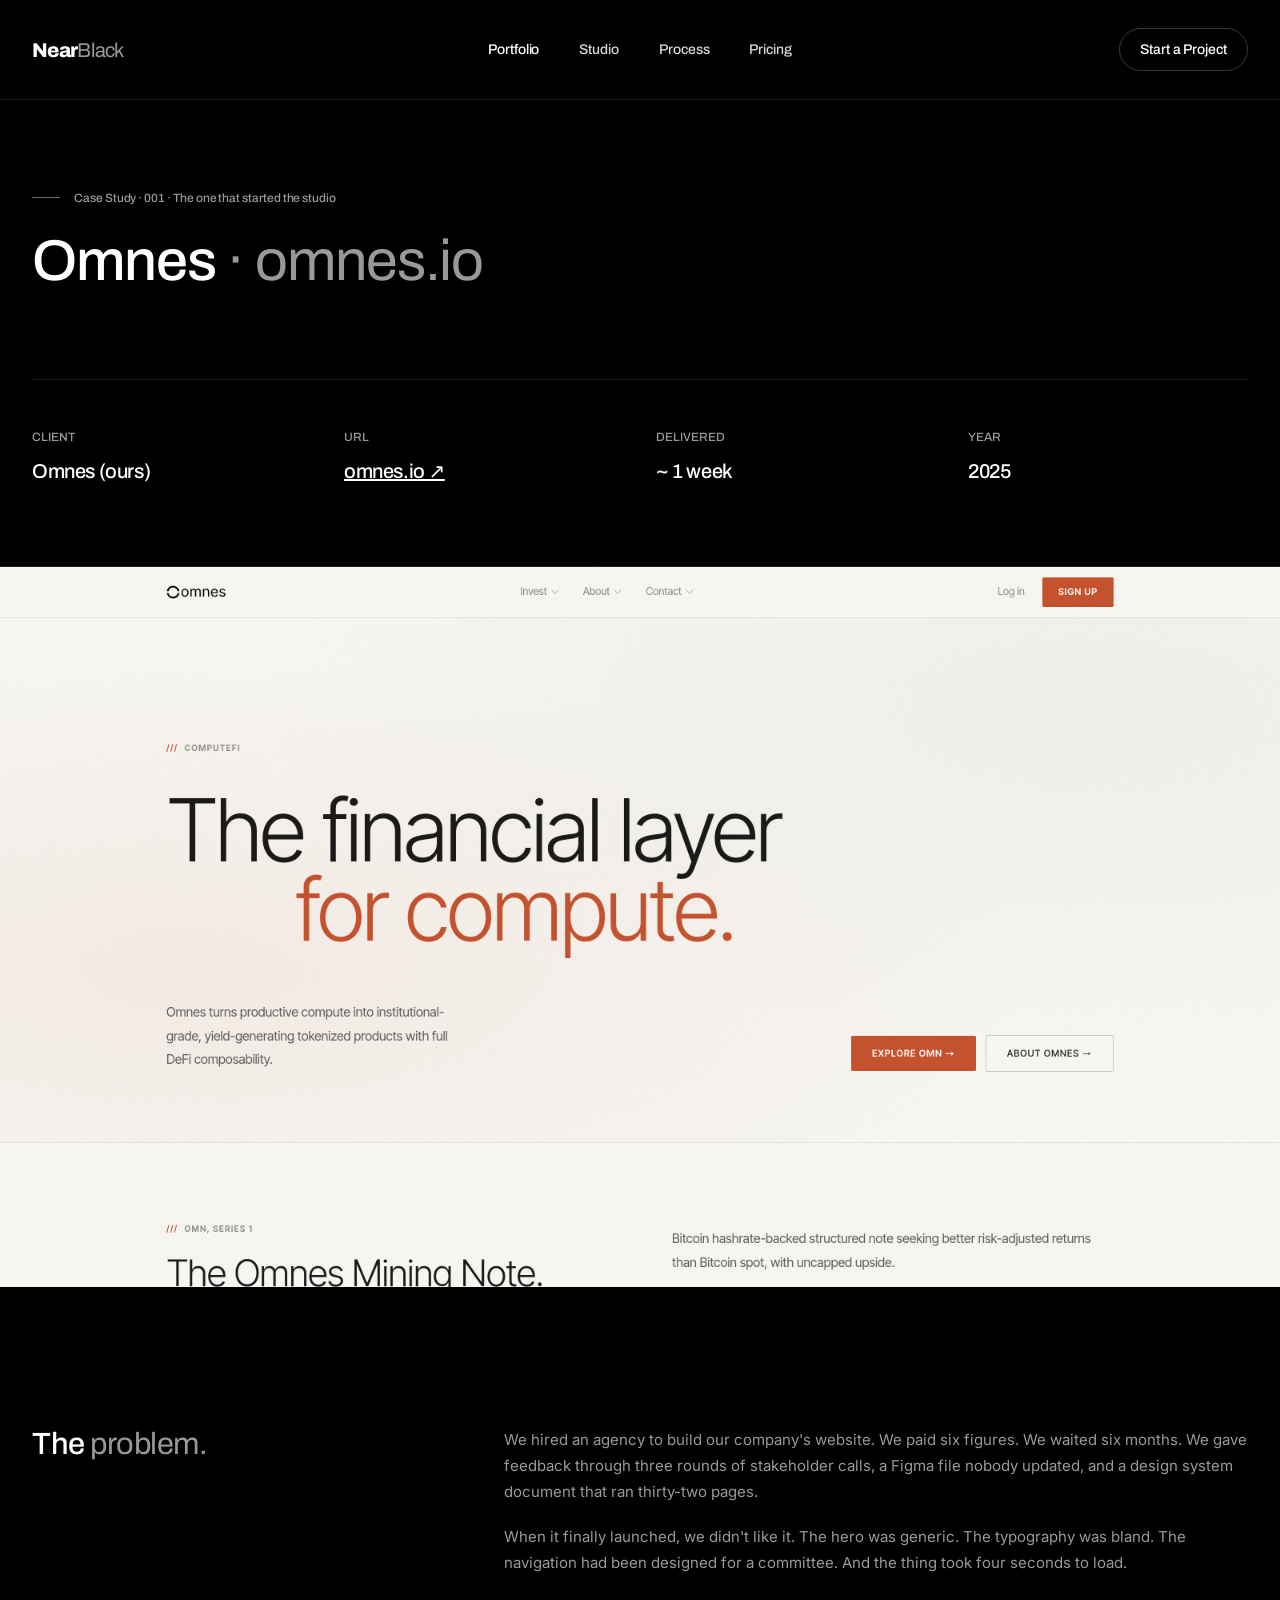
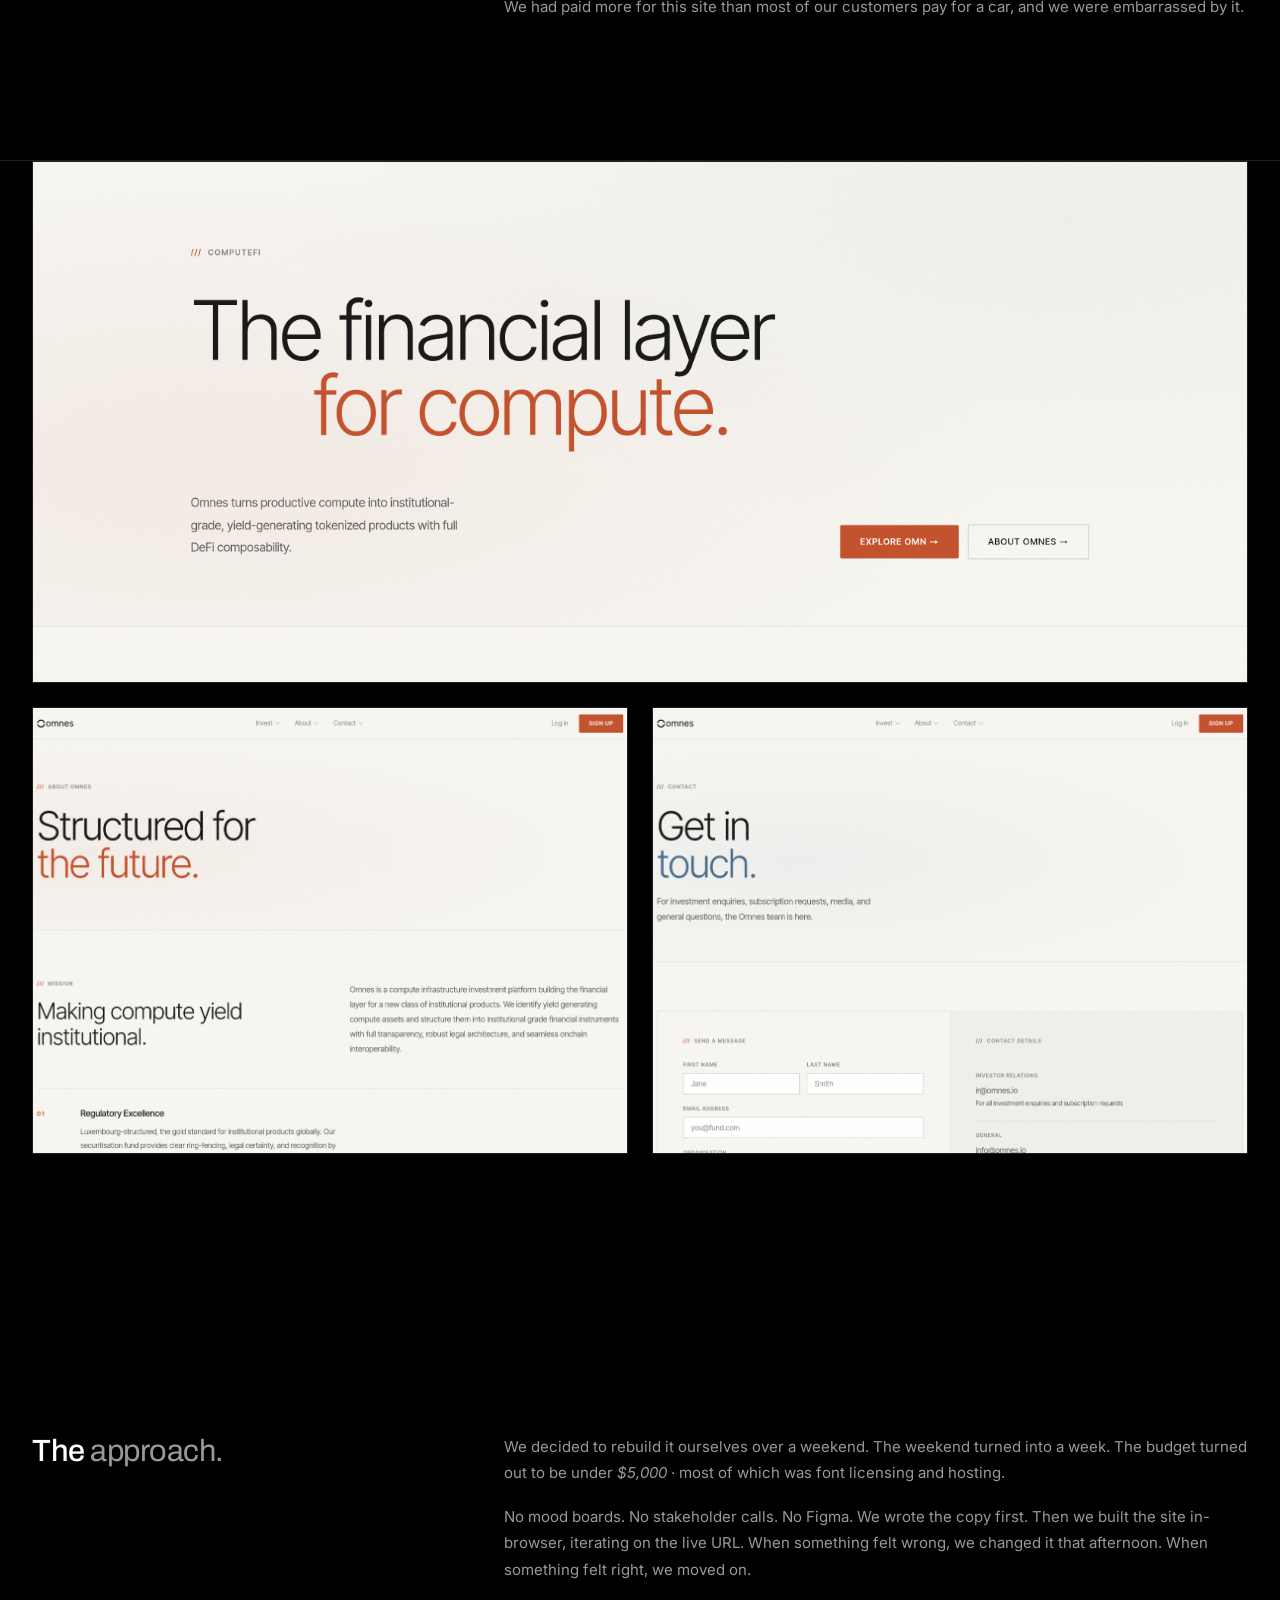
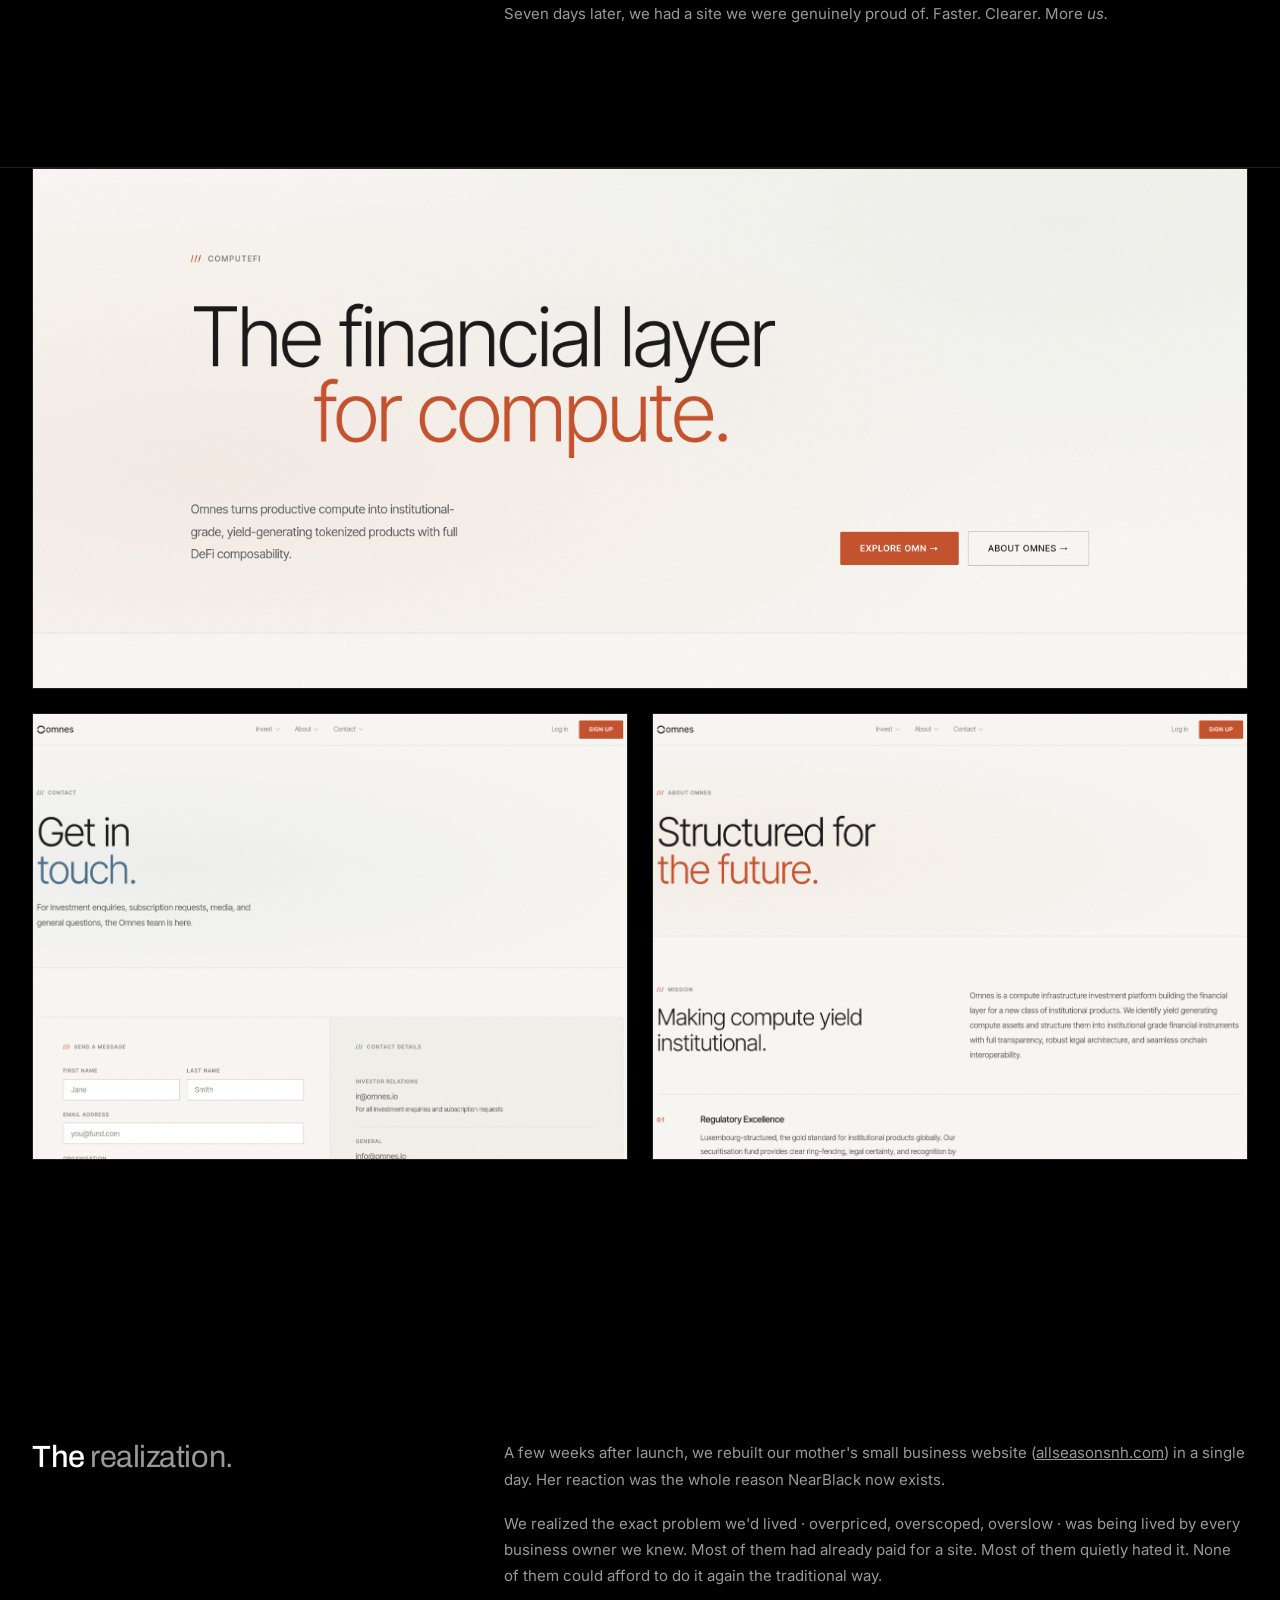
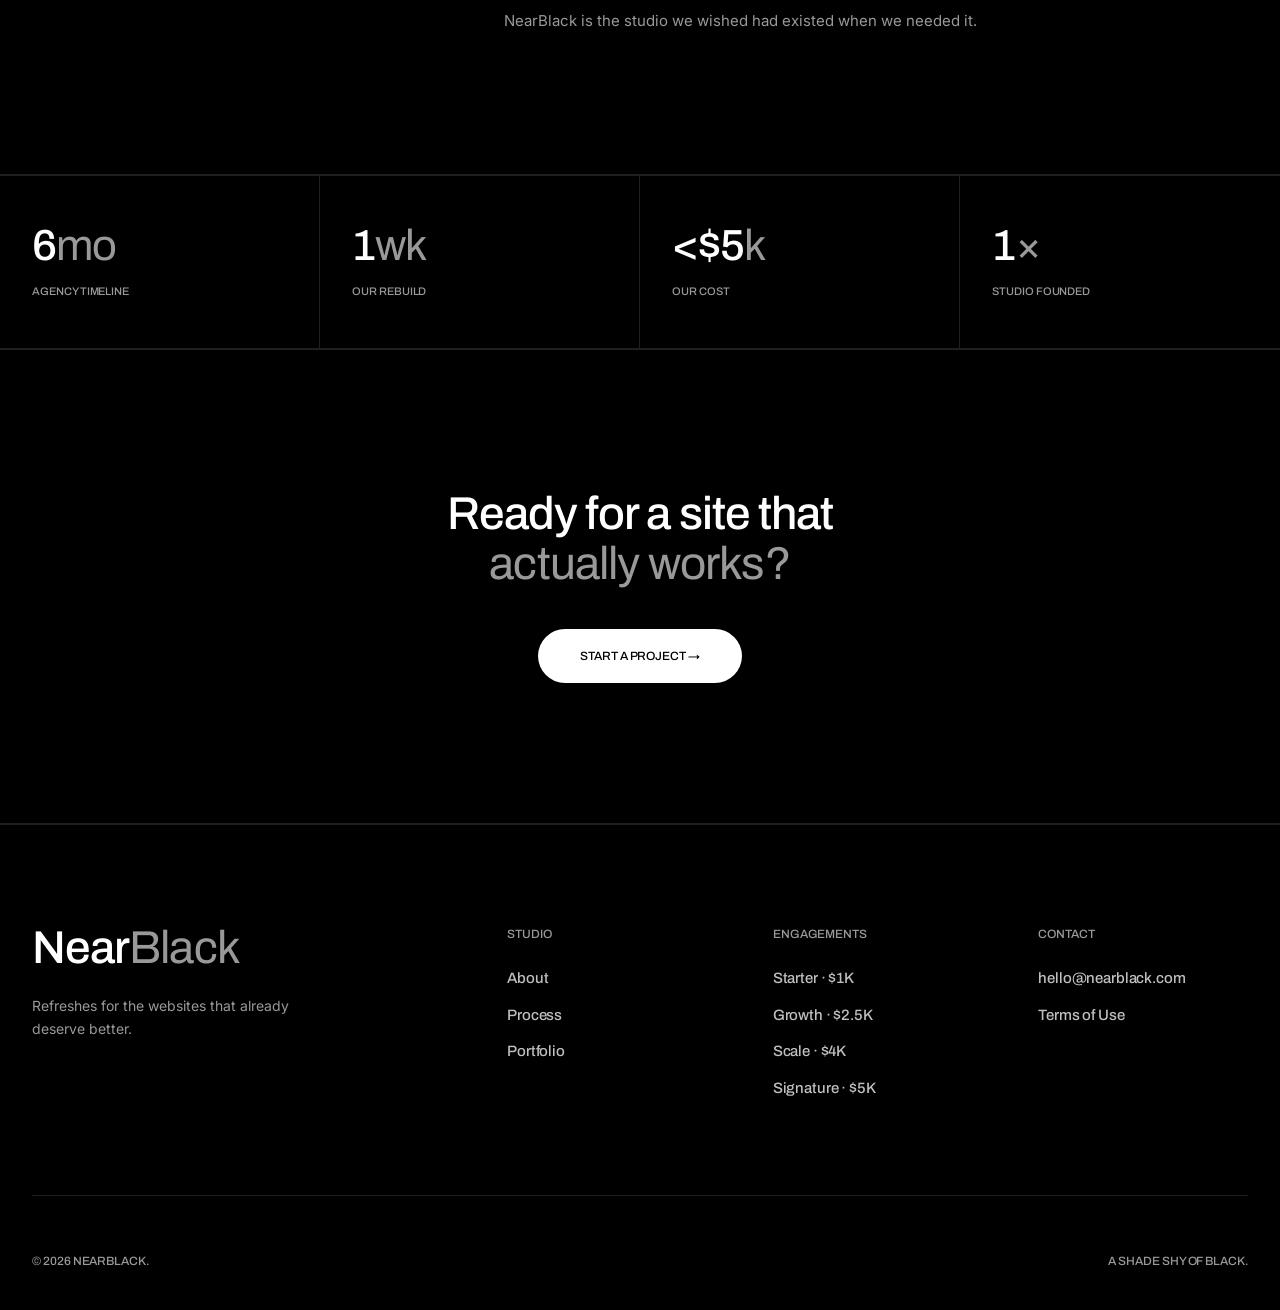
==== commit 6c070fdb: "Strip .html from all internal links, canonicals, and sitemap Cloudflare Pages serves /pricing.html a" ====
--- a/case-study.html
+++ b/case-study.html
@@ -10,10 +10,10 @@
 <meta name="robots" content="index,follow,max-snippet:-1,max-image-preview:large">
 <meta name="author" content="NearBlack Studio">
 <meta name="theme-color" content="#0a0a0a">
-<link rel="canonical" href="https://nearblack.com/case-study.html">
+<link rel="canonical" href="https://nearblack.com/case-study">
 <meta property="og:site_name" content="NearBlack">
 <meta property="og:type" content="article">
-<meta property="og:url" content="https://nearblack.com/case-study.html">
+<meta property="og:url" content="https://nearblack.com/case-study">
 <meta property="og:title" content="Omnes · The Refresh That Started the Studio · NearBlack">
 <meta property="og:description" content="We paid an agency six figures and waited six months. Then rebuilt it ourselves in a week for under $5,000. The case study that started NearBlack.">
 <meta property="og:image" content="https://nearblack.com/assets/og-image.png">
@@ -31,22 +31,29 @@
 <link href="https://fonts.googleapis.com/css2?family=Archivo:wght@400;500;600;700;800;900&family=Inter:wght@300;400;500;600&display=swap" rel="stylesheet">
 <link rel="stylesheet" href="assets/style.css">
 <script type="application/ld+json">
-{"@context":"https://schema.org","@type":"Article","headline":"Omnes · The refresh that started the studio","author":{"@type":"Organization","name":"NearBlack"},"datePublished":"2025","image":"https://nearblack.com/assets/omnes-preview.png","mainEntityOfPage":"https://nearblack.com/case-study.html"}
+{"@context":"https://schema.org","@type":"Article","headline":"Omnes · The refresh that started the studio","author":{"@type":"Organization","name":"NearBlack"},"datePublished":"2025","image":"https://nearblack.com/assets/omnes-preview.png","mainEntityOfPage":"https://nearblack.com/case-study"}
 </script>
 </head>
 <body>
 
 <nav>
-  <a href="index.html" class="brand">Near<em>Black</em></a>
+  <a href="/" class="brand">Near<em>Black</em></a>
   <div class="navlinks">
-    <a href="portfolio.html" class="active">Portfolio</a>
-    <a href="studio.html">Studio</a>
-    <a href="process.html">Process</a>
-    <a href="pricing.html">Pricing</a>
+    <a href="/portfolio" class="active">Portfolio</a>
+    <a href="/studio">Studio</a>
+    <a href="/process">Process</a>
+    <a href="/pricing">Pricing</a>
 
   </div>
-  <a href="contact.html" class="cta-nav">Start a Project</a>
-</nav>
+  <a href="/contact" class="cta-nav">Start a Project</a>
+<button class="nav-toggle" aria-label="Menu" aria-expanded="false"><span></span><span></span><span></span></button></nav>
+<div class="mobile-menu" id="mobileMenu">
+  <a href="/portfolio">Portfolio</a>
+  <a href="/studio">Studio</a>
+  <a href="/process">Process</a>
+  <a href="/pricing">Pricing</a>
+  <a href="/contact" class="mob-cta">Start a Project</a>
+</div>
 
 <header class="cs-hero">
   <div class="eyebrow">Case Study · 001 · The one that started the studio</div>
@@ -129,15 +136,16 @@
 
 <section class="final">
   <h2 class="final-title">Ready for a site that<br><em>actually works?</em></h2>
-  <a href="contact.html" class="cta-btn">Start a Project →</a>
+  <a href="/contact" class="cta-btn">Start a Project →</a>
 </section>
 
 <footer>
   <div><div class="foot-brand">Near<em>Black</em></div><p class="foot-tag">Refreshes for the websites that already deserve better.</p></div>
-  <div><h4>Studio</h4><ul><li><a href="studio.html">About</a></li><li><a href="process.html">Process</a></li><li><a href="portfolio.html">Portfolio</a></li></ul></div>
-  <div><h4>Engagements</h4><ul><li><a href="pricing.html">Starter · $1K</a></li><li><a href="pricing.html">Growth · $2.5K</a></li><li><a href="pricing.html">Scale · $4K</a></li><li><a href="pricing.html">Signature · $5K</a></li></ul></div><div><h4>Contact</h4><ul><li><a href="mailto:hello@nearblack.com">hello@nearblack.com</a></li><li><a href="terms.html">Terms of Use</a></li></ul></div>
+  <div><h4>Studio</h4><ul><li><a href="/studio">About</a></li><li><a href="/process">Process</a></li><li><a href="/portfolio">Portfolio</a></li></ul></div>
+  <div><h4>Engagements</h4><ul><li><a href="/pricing">Starter · $1K</a></li><li><a href="/pricing">Growth · $2.5K</a></li><li><a href="/pricing">Scale · $4K</a></li><li><a href="/pricing">Signature · $5K</a></li></ul></div><div><h4>Contact</h4><ul><li><a href="mailto:hello@nearblack.com">hello@nearblack.com</a></li><li><a href="/terms">Terms of Use</a></li></ul></div>
   <div class="foot-bottom"><div>© 2026 NearBlack.</div><div>A shade shy of black.</div></div>
 </footer>
 
+<script>const navToggle=document.querySelector(".nav-toggle");const mobileMenu=document.getElementById("mobileMenu");navToggle.addEventListener("click",()=>{navToggle.classList.toggle("open");mobileMenu.classList.toggle("open");navToggle.setAttribute("aria-expanded",mobileMenu.classList.contains("open"));document.body.style.overflow=mobileMenu.classList.contains("open")?"hidden":"";});document.querySelectorAll(".mobile-menu a").forEach(a=>a.addEventListener("click",()=>{navToggle.classList.remove("open");mobileMenu.classList.remove("open");document.body.style.overflow="";}));</script>
 </body>
 </html>
--- a/assets/style.css
+++ b/assets/style.css
@@ -19,7 +19,8 @@
 ::selection{background:var(--fg);color:var(--bg)}
 
 /* —————————————————— NAV —————————————————— */
-nav{position:fixed;top:0;left:0;right:0;z-index:100;padding:28px 32px;display:flex;justify-content:space-between;align-items:center;background:var(--bg);border-bottom:1px solid var(--line)}
+nav{position:fixed;top:0;left:0;right:0;z-index:100;padding:28px 32px;display:grid;grid-template-columns:1fr auto 1fr;align-items:center;background:var(--bg);border-bottom:1px solid var(--line)}
+.cta-nav{justify-self:end}
 .brand{font-family:var(--display);font-size:20px;font-weight:800;letter-spacing:-.035em;color:var(--fg)}
 .brand em{font-style:normal;font-weight:400;color:var(--mute-2)}
 .navlinks{display:flex;gap:40px;font-family:var(--display);font-size:14px;font-weight:500;letter-spacing:-.005em}
@@ -27,6 +28,25 @@
 .navlinks a:hover,.navlinks a.active{opacity:1}
 .cta-nav{font-family:var(--display);font-weight:500;font-size:14px;letter-spacing:-.005em;color:var(--fg);border:1px solid var(--line-strong);padding:10px 20px;border-radius:999px;transition:all .2s}
 .cta-nav:hover{background:var(--fg);color:var(--bg);border-color:var(--fg)}
+
+/* —————————————————— MOBILE NAV —————————————————— */
+.nav-toggle{display:none;background:none;border:none;cursor:pointer;padding:4px;z-index:110;position:relative}
+.nav-toggle span{display:block;width:22px;height:2px;background:var(--fg);transition:transform .3s,opacity .2s;margin:5px 0}
+.nav-toggle.open span:nth-child(1){transform:translateY(7px) rotate(45deg)}
+.nav-toggle.open span:nth-child(2){opacity:0}
+.nav-toggle.open span:nth-child(3){transform:translateY(-7px) rotate(-45deg)}
+.mobile-menu{display:none}
+
+@media (max-width:980px){
+  .nav-toggle{display:block!important}
+  .cta-nav{display:none!important}
+  .mobile-menu{display:none;position:fixed;inset:0;z-index:99;background:var(--bg);flex-direction:column;justify-content:center;align-items:center;gap:0;padding:80px 32px 40px}
+  .mobile-menu.open{display:flex!important}
+  .mobile-menu a{font-family:var(--display);font-size:clamp(36px,10vw,56px);font-weight:500;letter-spacing:-.02em;color:var(--fg);opacity:.7;padding:16px 0;transition:opacity .2s;text-align:center;border-bottom:1px solid var(--line);width:100%;display:block}
+  .mobile-menu a:last-child{border-bottom:none}
+  .mobile-menu a:hover,.mobile-menu a.active{opacity:1}
+  .mobile-menu .mob-cta{font-size:14px;font-weight:500;letter-spacing:-.005em;margin-top:40px;padding:18px 42px;border:1px solid var(--line-strong);border-radius:999px;opacity:1;width:auto}
+}
 
 /* —————————————————— TYPOGRAPHY —————————————————— */
 .display{font-family:var(--display);font-weight:500;line-height:1.02;letter-spacing:-.025em;color:var(--fg)}
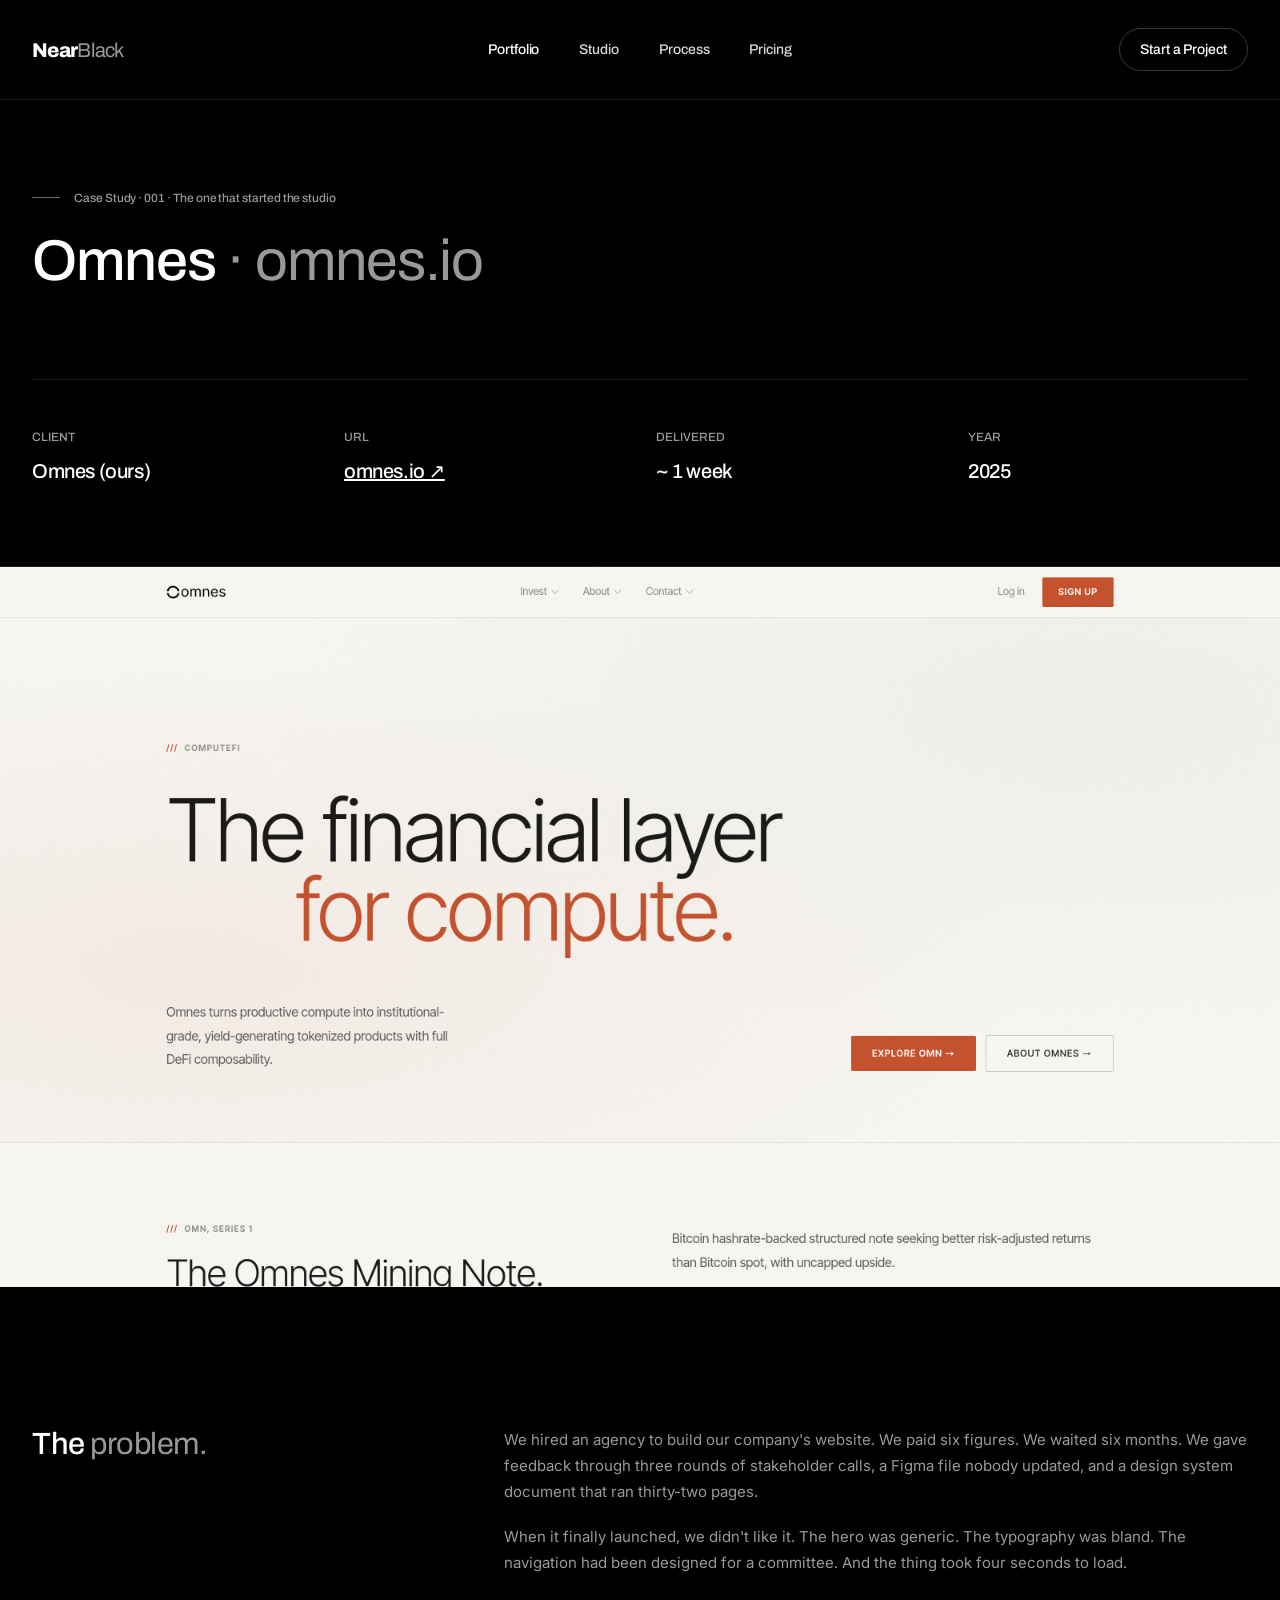
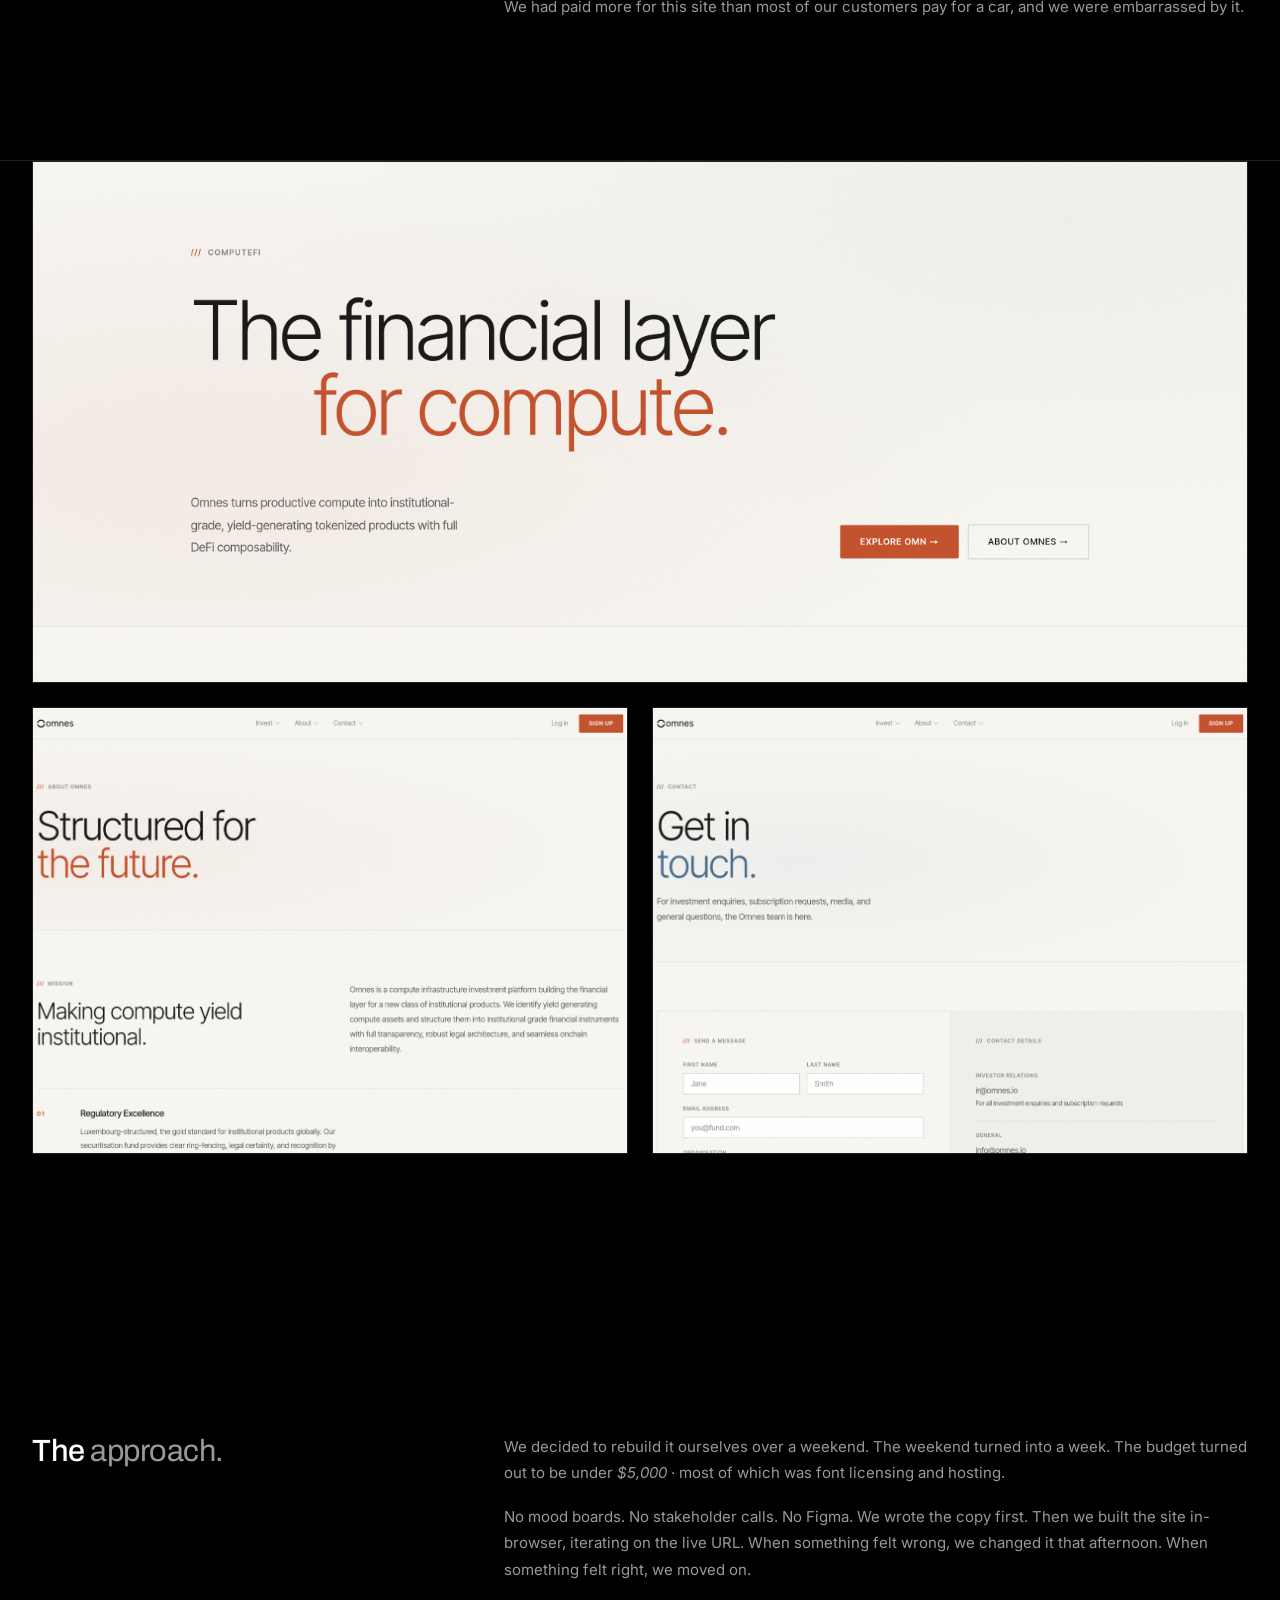
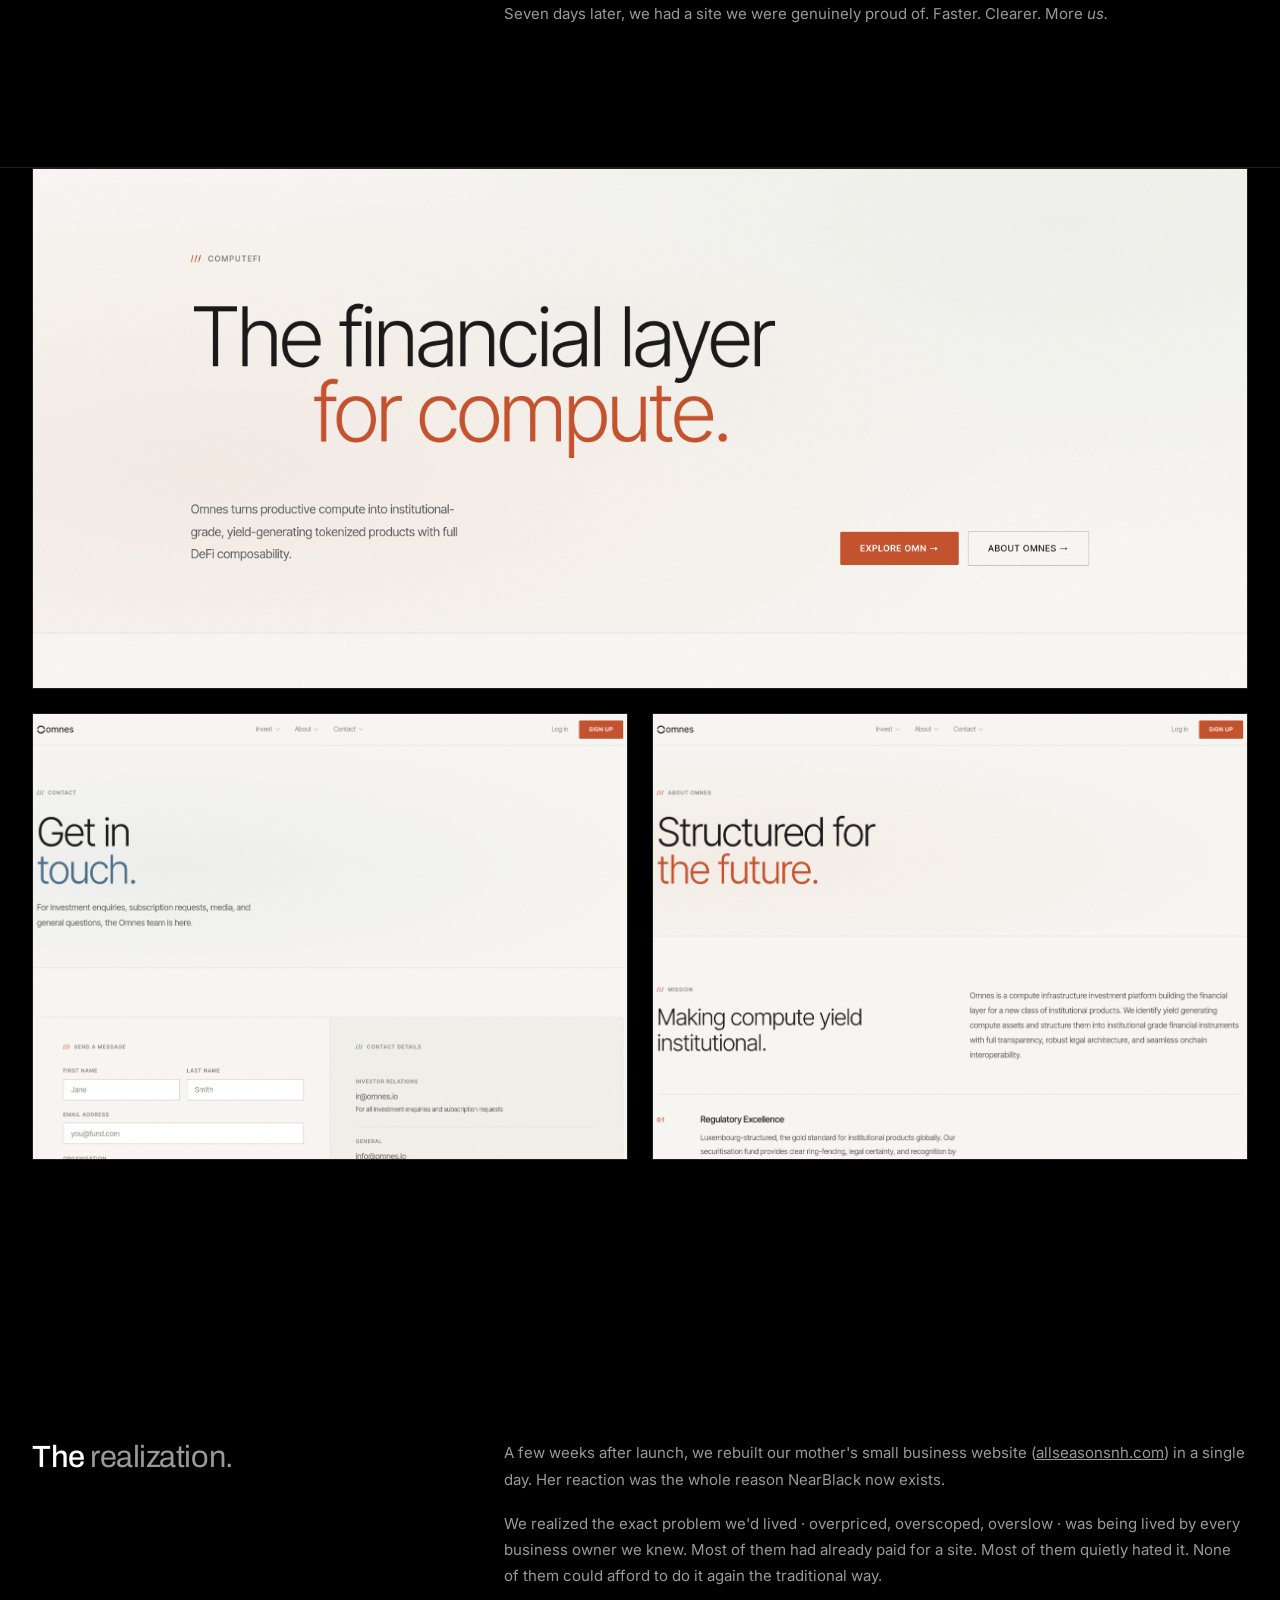
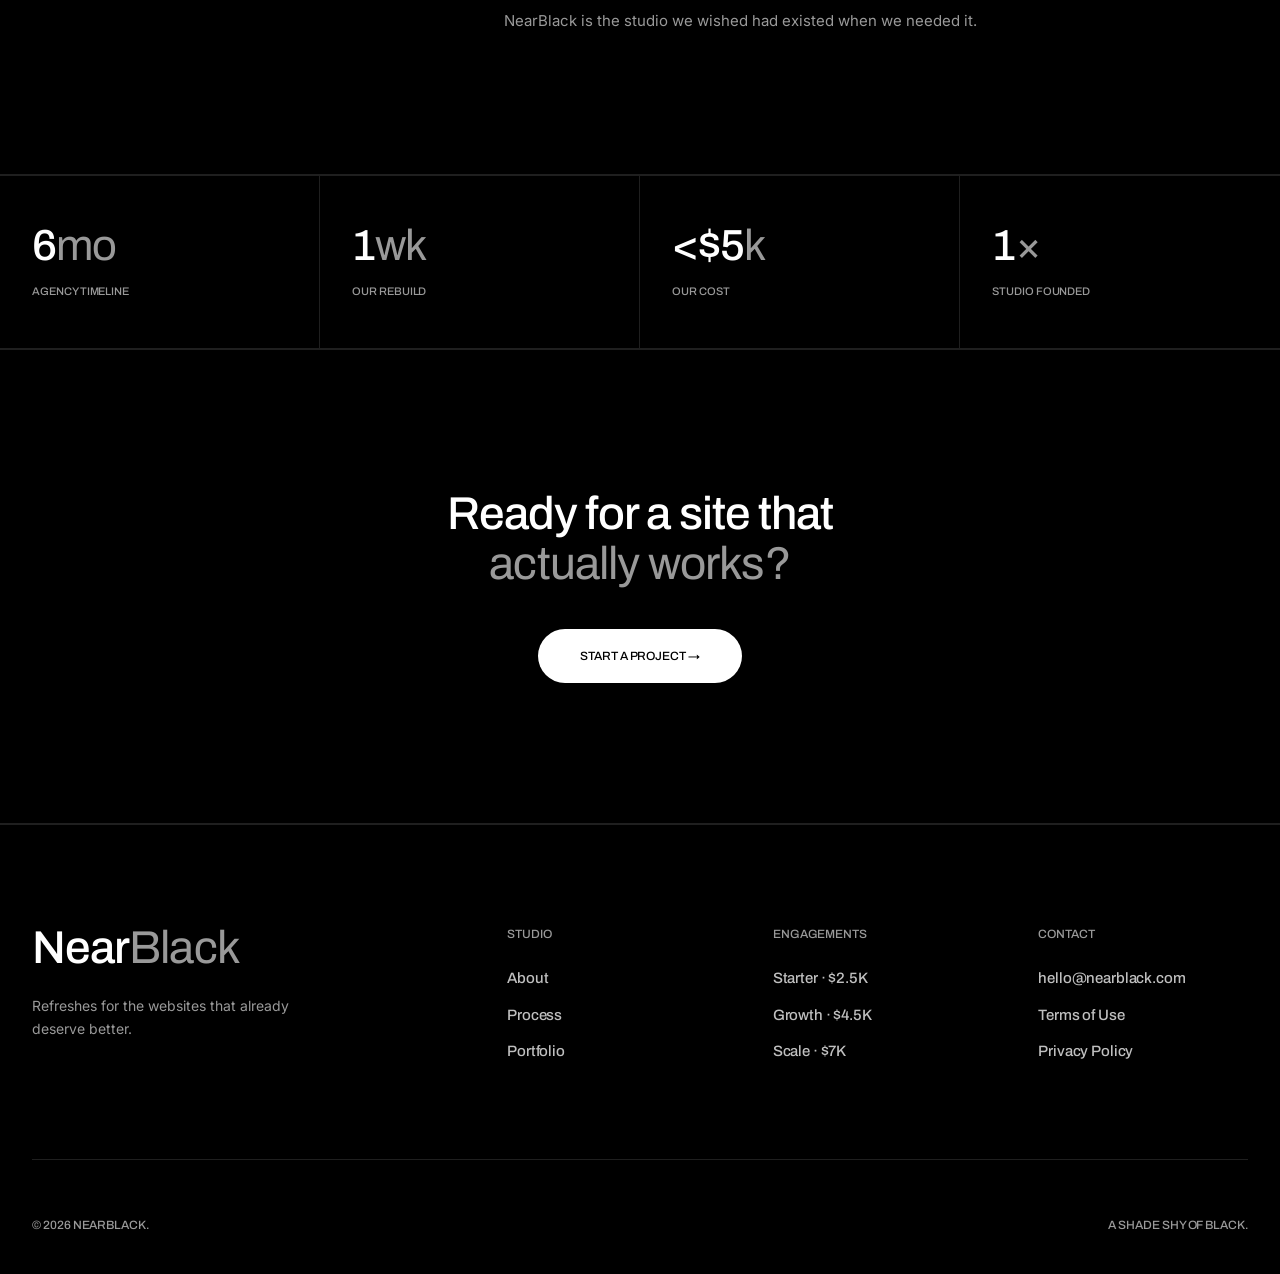
==== commit 648ca92f: "Add Vercel serverless function, 404 page, privacy policy, email signature, and all site updates Conv" ====
--- a/case-study.html
+++ b/case-study.html
@@ -33,6 +33,7 @@
 <script type="application/ld+json">
 {"@context":"https://schema.org","@type":"Article","headline":"Omnes · The refresh that started the studio","author":{"@type":"Organization","name":"NearBlack"},"datePublished":"2025","image":"https://nearblack.com/assets/omnes-preview.png","mainEntityOfPage":"https://nearblack.com/case-study"}
 </script>
+<script defer data-domain="nearblack.com" src="https://plausible.io/js/script.js"></script>
 </head>
 <body>
 
@@ -142,7 +143,7 @@
 <footer>
   <div><div class="foot-brand">Near<em>Black</em></div><p class="foot-tag">Refreshes for the websites that already deserve better.</p></div>
   <div><h4>Studio</h4><ul><li><a href="/studio">About</a></li><li><a href="/process">Process</a></li><li><a href="/portfolio">Portfolio</a></li></ul></div>
-  <div><h4>Engagements</h4><ul><li><a href="/pricing">Starter · $1K</a></li><li><a href="/pricing">Growth · $2.5K</a></li><li><a href="/pricing">Scale · $4K</a></li><li><a href="/pricing">Signature · $5K</a></li></ul></div><div><h4>Contact</h4><ul><li><a href="mailto:hello@nearblack.com">hello@nearblack.com</a></li><li><a href="/terms">Terms of Use</a></li></ul></div>
+  <div><h4>Engagements</h4><ul><li><a href="/pricing">Starter · $2.5K</a></li><li><a href="/pricing">Growth · $4.5K</a></li><li><a href="/pricing">Scale · $7K</a></li></ul></div><div><h4>Contact</h4><ul><li><a href="mailto:hello@nearblack.com">hello@nearblack.com</a></li><li><a href="/terms">Terms of Use</a></li><li><a href="/privacy">Privacy Policy</a></li></ul></div>
   <div class="foot-bottom"><div>© 2026 NearBlack.</div><div>A shade shy of black.</div></div>
 </footer>
 
--- a/assets/style.css
+++ b/assets/style.css
@@ -109,7 +109,7 @@
 .project-tile,.project-img{position:relative;overflow:hidden;aspect-ratio:4/3;background:var(--bg-2);border:1px solid var(--line)}
 .project.wide .project-tile,.project.wide .project-img{aspect-ratio:21/9}
 .project.tall .project-tile,.project.tall .project-img{aspect-ratio:3/4}
-.project-tile img,.project-img img{width:100%;height:100%;object-fit:cover;transition:transform .8s cubic-bezier(.2,.8,.2,1),filter .5s}
+.project-tile img,.project-img img{width:100%;height:100%;object-fit:cover;object-position:top center;transition:transform .8s cubic-bezier(.2,.8,.2,1),filter .5s}
 .project:hover .project-tile img,.project:hover .project-img img{transform:scale(1.04)}
 .project-meta{display:grid;grid-template-columns:1fr 2fr;gap:48px;margin-top:20px;align-items:flex-start}
 .project-meta>div:first-child{display:flex;flex-direction:column;gap:6px}
@@ -155,6 +155,7 @@
 .addon-name{font-family:var(--display);font-size:18px;font-weight:500;letter-spacing:-.015em;line-height:1.1;color:var(--fg)}
 .addon-desc{font-size:13px;line-height:1.6;color:var(--mute-2)}
 .addon-price{font-family:var(--display);font-size:16px;font-weight:500;letter-spacing:-.015em;margin-top:auto;color:var(--fg)}
+.addon-badge{display:inline-block;font-family:var(--display);font-size:10px;font-weight:600;letter-spacing:.08em;text-transform:uppercase;color:var(--bg);background:var(--fg);padding:4px 10px;border-radius:3px;margin-bottom:4px}
 
 /* —————————————————— QUOTE —————————————————— */
 .quote{padding:140px 32px;text-align:center;border-bottom:1px solid var(--line);background:var(--bg)}
@@ -230,6 +231,10 @@
 .form-field input::placeholder,.form-field textarea::placeholder{color:var(--mute);font-weight:400}
 .form-submit{display:inline-block;margin-top:24px;padding:22px 48px;background:var(--fg);color:var(--bg);font-family:var(--display);font-size:13px;font-weight:500;letter-spacing:-.005em;text-transform:uppercase;border-radius:999px;transition:opacity .2s}
 .form-submit:hover{opacity:.85}
+.form-field.error{border-bottom-color:#c44}
+.form-field.error label{color:#c44}
+.form-error{font-family:var(--body);font-size:12px;color:#c44;margin-top:4px;display:none}
+.form-field.error .form-error{display:block}
 
 /* —————————————————— FINAL CTA —————————————————— */
 .final{padding:140px 32px;text-align:center;background:var(--bg);border-bottom:1px solid var(--line)}
@@ -414,8 +419,8 @@
 
 /* —————————————————— RESPONSIVE —————————————————— */
 @media (max-width:980px){
-  nav{padding:20px}
-  .navlinks{display:none}
+  nav{padding:20px;display:flex!important;justify-content:space-between!important}
+  .navlinks{display:none!important}
   .hero,.hero-sm{padding:140px 20px 70px!important;min-height:auto!important}
   section{padding:90px 20px!important}
   .manifesto-grid,.steps{grid-template-columns:1fr!important;gap:40px!important}
@@ -478,7 +483,7 @@
   .hero-sm h1{font-size:clamp(32px,8vw,44px)!important}
   .section-title{font-size:clamp(22px,6vw,28px)!important;margin-bottom:40px!important}
   /* nav brand + cta on mobile: keep compact */
-  nav{padding:18px 20px!important}
+  nav{padding:18px 20px!important;display:flex!important;justify-content:space-between!important}
   .brand{font-size:18px!important}
   .cta-nav{padding:8px 14px!important;font-size:12px!important}
   /* stats numbers smaller at mobile */
